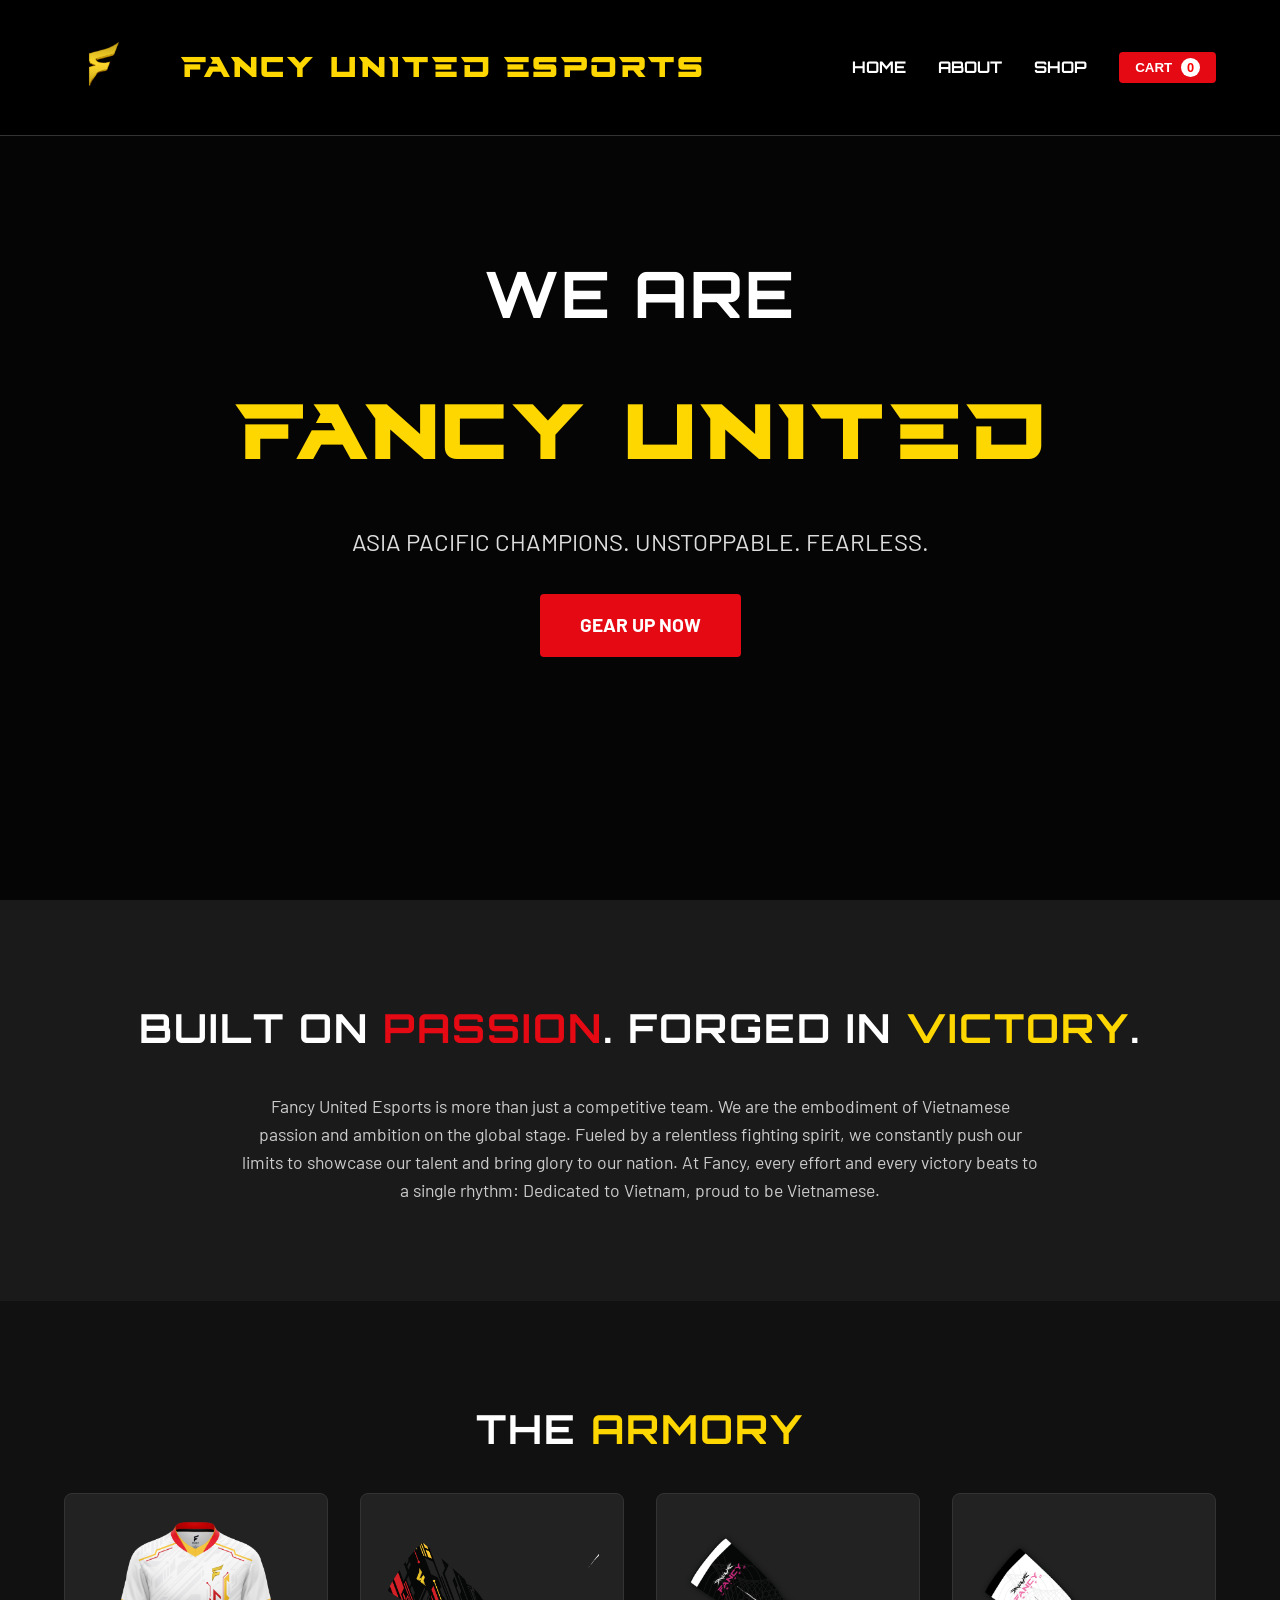
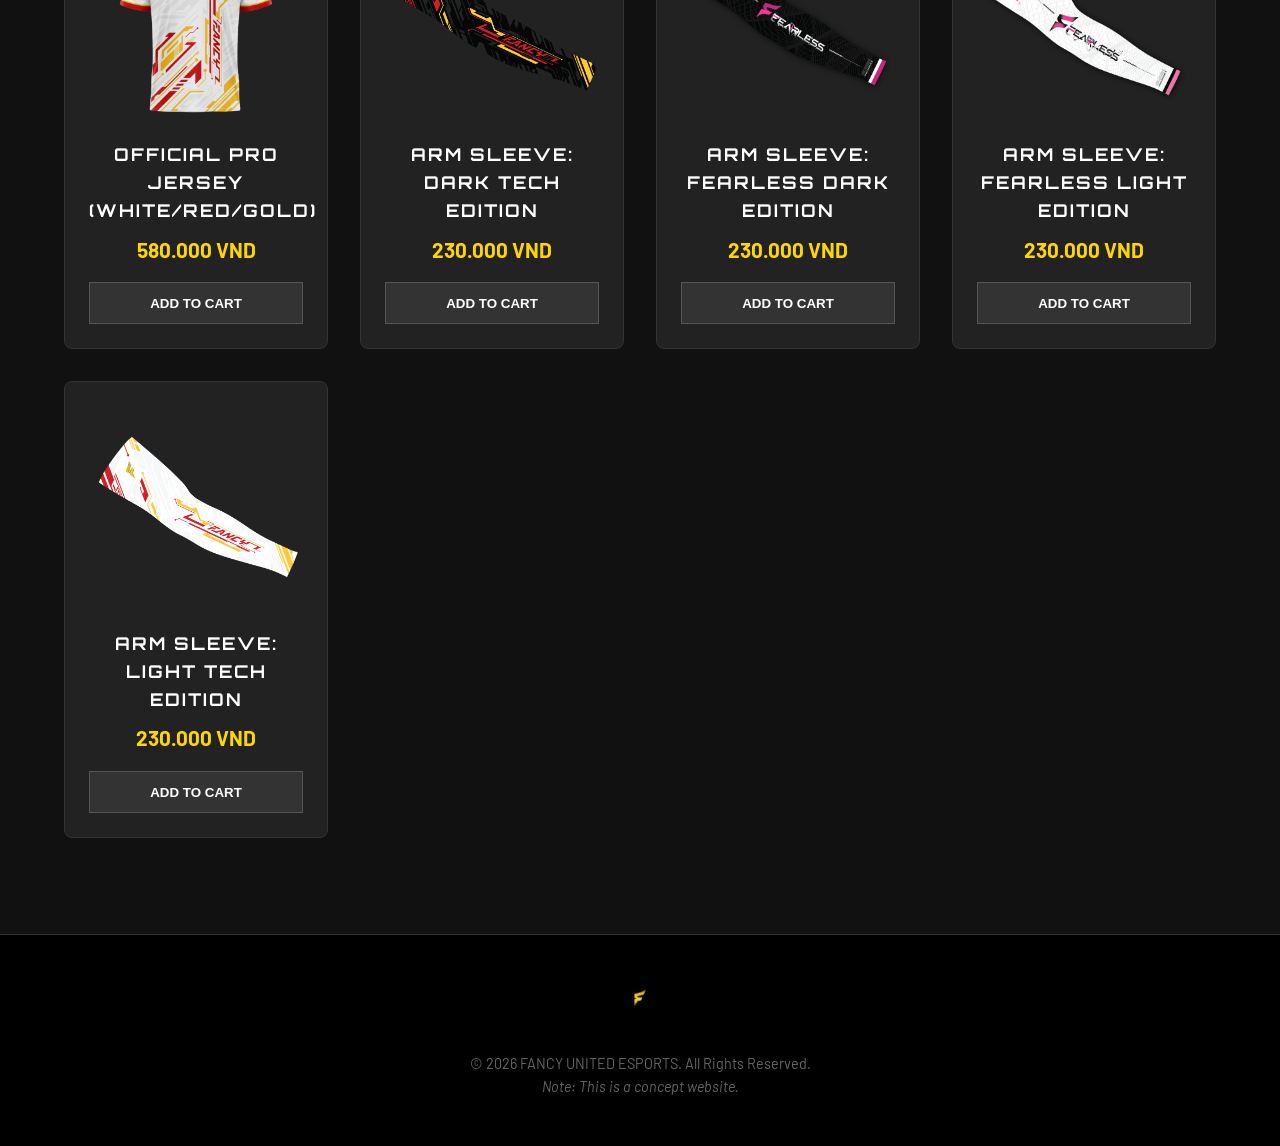
==== index.html @ 524e5b22 "Initial commit" ====
<!DOCTYPE html>
<html lang="vi">
<head>
        <!-- Google Fonts: Orbitron & Barlow -->
        <link href="https://fonts.googleapis.com/css?family=Orbitron:700,900&display=swap" rel="stylesheet">
        <link href="https://fonts.googleapis.com/css?family=Barlow:400,500,700&display=swap" rel="stylesheet">
    <meta charset="UTF-8">
    <meta name="viewport" content="width=device-width, initial-scale=1.0">
    <title>FANCY UNITED ESPORTS | Official Website</title>
    <style>
        @font-face {
            font-family: 'CyberdyneCondensed';
            src: url('assets/CyberdyneCondensed-9DaK.otf') format('opentype');
            font-weight: normal;
            font-style: normal;
        }

        /* CSS Reset & Base Styles */
        * { margin: 0; padding: 0; box-sizing: border-box; }
        body { background-color: #111; color: #fff; line-height: 1.6; overflow-x: hidden; font-family: 'Barlow', Arial, sans-serif; }
        h1, h2, h3 { text-transform: uppercase; letter-spacing: 2px; }
            h1, h2, h3, .nav-links a { font-family: 'Orbitron', Arial, sans-serif; font-weight: 700; }
        .accent-red { color: #e50914; }
        .accent-gold { color: #ffd700; }
        .fancy-font { font-family: 'CyberdyneCondensed', sans-serif; font-weight: normal; }
        .hero-content h1 .fancy-font { font-size: 6rem; display: block; margin-top: 0.5rem; }

        /* Navigation */
        nav { display: flex; justify-content: space-between; align-items: center; padding: 1.5rem 5%; background: rgba(0, 0, 0, 0.95); position: fixed; width: 100%; z-index: 100; border-bottom: 1px solid #333; }
        .logo img { height: 80px; }

                .brand-title {
                    display: flex;
                    align-items: center;
                    font-size: 2.2rem;
                    font-family: 'CyberdyneCondensed', sans-serif;
                    font-weight: normal;
                    color: #ffd700;
                    margin-left: 18px;
                    letter-spacing: 2px;
                    height: 80px;
                }
                nav {
                    display: flex;
                    align-items: center;
                    gap: 18px;
                    justify-content: flex-start;
                }
        .nav-links { display: flex; align-items: center; margin-left: auto; }
        .nav-links a { color: #fff; text-decoration: none; margin-left: 2rem; font-weight: bold; transition: color 0.3s ease; cursor: pointer; }
        .nav-links a:hover { color: #ffd700; }
        
        /* Cart Button */
        .cart-btn { background: #e50914; padding: 0.5rem 1rem; border-radius: 4px; border: none; color: white; font-weight: bold; cursor: pointer; margin-left: 2rem; transition: 0.3s; }
        .cart-btn:hover { background: #ffd700; color: #000; }
        #cart-count { background: white; color: red; padding: 2px 6px; border-radius: 50%; font-size: 0.8rem; margin-left: 5px; }

        /* Hero Section */
        .hero { position: relative; height: 100vh; display: flex; align-items: center; justify-content: center; text-align: center; }
        .hero-video { position: absolute; top: 50%; left: 50%; min-width: 100%; min-height: 100%; transform: translate(-50%, -50%); z-index: -2; object-fit: cover; }
        .hero-overlay { position: absolute; top: 0; left: 0; width: 100%; height: 100%; background: rgba(0, 0, 0, 0.7); z-index: -1; }
        .hero-content h1 { font-size: 4rem; margin-bottom: 1rem; }
        .hero-content p { font-size: 1.5rem; margin-bottom: 2rem; color: #ddd; }
        .btn { display: inline-block; padding: 1rem 2.5rem; background: #e50914; color: #fff; text-decoration: none; font-size: 1.2rem; font-weight: bold; border-radius: 4px; transition: 0.3s; border: none; cursor: pointer; }
        .btn:hover { background: #ffd700; color: #000; transform: scale(1.05); }

        /* Sections */
        .section-padding { padding: 6rem 5%; }
        .about-section { background: #1a1a1a; text-align: center; }
        .about-section h2, .section-title { font-size: 2.5rem; margin-bottom: 2rem; text-align: center; }
        .about-text { max-width: 800px; margin: 0 auto; color: #ccc; font-size: 1.1rem; }

        /* Shop Grid */
        .product-grid { display: grid; grid-template-columns: repeat(auto-fit, minmax(250px, 1fr)); gap: 2rem; max-width: 1200px; margin: 0 auto; }
        .product-card { background: #222; border: 1px solid #333; border-radius: 8px; padding: 1.5rem; text-align: center; transition: 0.3s; }
        .product-card:hover { transform: translateY(-5px); border-color: #ffd700; }
        .product-card img { max-width: 100%; height: 200px; object-fit: contain; margin-bottom: 1rem; }
        .product-title { font-size: 1.1rem; margin-bottom: 0.5rem; min-height: 50px;}
        .product-price { font-size: 1.3rem; color: #ffd700; font-weight: bold; margin-bottom: 1rem; }
        .add-to-cart-btn { width: 100%; padding: 0.8rem; background: #333; color: white; border: 1px solid #555; cursor: pointer; font-weight: bold; transition: 0.3s; }
        .add-to-cart-btn:hover { background: #e50914; border-color: #e50914; }

        /* Cart Modal (Sidebar) */
        #cart-sidebar { position: fixed; top: 0; right: -400px; width: 400px; height: 100vh; background: #111; border-left: 2px solid #333; z-index: 1000; padding: 2rem; transition: right 0.3s ease; overflow-y: auto; }
        #cart-sidebar.open { right: 0; }
        .close-cart { background: none; border: none; color: white; font-size: 2rem; cursor: pointer; float: right; }
        .cart-header { font-size: 1.5rem; margin-bottom: 2rem; border-bottom: 1px solid #333; padding-bottom: 1rem; }
        .cart-item { display: flex; justify-content: space-between; align-items: center; margin-bottom: 1rem; background: #222; padding: 1rem; border-radius: 4px; }
        .cart-total { font-size: 1.5rem; font-weight: bold; margin-top: 2rem; border-top: 1px solid #333; padding-top: 1rem; text-align: right; color: #ffd700; }
        .checkout-btn { width: 100%; padding: 1rem; background: #e50914; color: white; border: none; font-size: 1.2rem; font-weight: bold; margin-top: 1rem; cursor: pointer; }
        .checkout-btn:hover { background: #ffd700; color: #000; }

        /* Footer */
        footer { background: #000; padding: 3rem 5%; text-align: center; border-top: 1px solid #333; }
        footer img { height: 30px; margin-bottom: 1rem; }
        .copyright { color: #666; font-size: 0.9rem; margin-top: 1rem; }
    </style>
</head>
<body>

    <nav>
        <div class="logo"><img src="assets/logo.png" alt="Fancy United Logo"></div>
        <div class="brand-title">FANCY UNITED ESPORTS</div>
        <div class="nav-links">
            <a href="#home">HOME</a>
            <a href="#about">ABOUT</a>
            <a href="#shop">SHOP</a>
            <button class="cart-btn" onclick="toggleCart()">CART <span id="cart-count">0</span></button>
        </div>
    </nav>

    <div id="cart-sidebar">
        <button class="close-cart" onclick="toggleCart()">×</button>
        <h2 class="cart-header">YOUR GEAR</h2>
        <div id="cart-items-container">
            <p style="color: #888;">Your cart is empty.</p>
        </div>
        <div class="cart-total">Total: <span id="cart-total-price">0</span> VND</div>
        <button class="checkout-btn" onclick="checkout()">PROCEED TO CHECKOUT</button>
    </div>

    <header id="home" class="hero">
        <video class="hero-video" autoplay loop muted playsinline>
            <source src="assets/victory.mp4" type="video/mp4">
        </video>
        <div class="hero-overlay"></div>
        <div class="hero-content">
            <h1>WE ARE <span class="accent-gold fancy-font">FANCY UNITED</span></h1>
            <p>ASIA PACIFIC CHAMPIONS. UNSTOPPABLE. FEARLESS.</p>
            <a href="#shop" class="btn">GEAR UP NOW</a>
        </div>
    </header>

    <section id="about" class="section-padding about-section">
        <h2>Built on <span class="accent-red">Passion</span>. Forged in <span class="accent-gold">Victory</span>.</h2>
        <div class="about-text">
            <p>Fancy United Esports is more than just a competitive team. We are the embodiment of Vietnamese passion and ambition on the global stage. Fueled by a relentless fighting spirit, we constantly push our limits to showcase our talent and bring glory to our nation. At Fancy, every effort and every victory beats to a single rhythm: Dedicated to Vietnam, proud to be Vietnamese.</p>
        </div>
    </section>

    <section id="shop" class="section-padding">
        <h2 class="section-title">THE <span class="accent-gold">ARMORY</span></h2>
        
        <div class="product-grid">
            <div class="product-card">
                <img src="assets/jersey.png" alt="Pro Jersey">
                <h3 class="product-title">Official Pro Jersey (White/Red/Gold)</h3>
                <div class="product-price">580.000 VND</div>
                <button class="add-to-cart-btn" onclick="addToCart('Official Pro Jersey', 580000)">ADD TO CART</button>
            </div>

            <div class="product-card">
                <img src="assets/Arm sleeve 1.png" alt="Dark Tech Arm Sleeve">
                <h3 class="product-title">Arm Sleeve: Dark Tech Edition</h3>
                <div class="product-price">230.000 VND</div>
                <button class="add-to-cart-btn" onclick="addToCart('Arm Sleeve: Dark Tech', 230000)">ADD TO CART</button>
            </div>

            <div class="product-card">
                <img src="assets/Arm sleeve 2.png" alt="Fearless Dark Arm Sleeve">
                <h3 class="product-title">Arm Sleeve: Fearless Dark Edition</h3>
                <div class="product-price">230.000 VND</div>
                <button class="add-to-cart-btn" onclick="addToCart('Arm Sleeve: Fearless Dark', 230000)">ADD TO CART</button>
            </div>

            <div class="product-card">
                <img src="assets/Arm sleeve 3.png" alt="Fearless Light Arm Sleeve">
                <h3 class="product-title">Arm Sleeve: Fearless Light Edition</h3>
                <div class="product-price">230.000 VND</div>
                <button class="add-to-cart-btn" onclick="addToCart('Arm Sleeve: Fearless Light', 230000)">ADD TO CART</button>
            </div>

            <div class="product-card">
                <img src="assets/Arm sleeve 4.png" alt="Light Tech Arm Sleeve">
                <h3 class="product-title">Arm Sleeve: Light Tech Edition</h3>
                <div class="product-price">230.000 VND</div>
                <button class="add-to-cart-btn" onclick="addToCart('Arm Sleeve: Light Tech', 230000)">ADD TO CART</button>
            </div>
        </div>
    </section>

    <footer>
        <img src="assets/logo.png" alt="Fancy United Logo">
        <div class="copyright">
            &copy; 2026 FANCY UNITED ESPORTS. All Rights Reserved. <br>
            <i>Note: This is a concept website.</i>
        </div>
    </footer>

    <script>
        let cart = [];

        // Add item to cart
        function addToCart(productName, price) {
            cart.push({ name: productName, price: price });
            updateCartUI();
            
            // Optional: Provide visual feedback
            alert(productName + " đã được thêm vào giỏ hàng!");
        }

        // Remove item from cart
        function removeFromCart(index) {
            cart.splice(index, 1);
            updateCartUI();
        }

        // Update Cart Display & Totals
        function updateCartUI() {
            const container = document.getElementById('cart-items-container');
            const countSpan = document.getElementById('cart-count');
            const totalSpan = document.getElementById('cart-total-price');
            
            // Update Count
            countSpan.innerText = cart.length;

            // Clear current display
            container.innerHTML = '';
            let total = 0;

            if (cart.length === 0) {
                container.innerHTML = '<p style="color: #888;">Your cart is empty.</p>';
            } else {
                // Populate items
                cart.forEach((item, index) => {
                    total += item.price;
                    container.innerHTML += `
                        <div class="cart-item">
                            <div>
                                <div style="font-weight:bold; font-size:0.9rem;">${item.name}</div>
                                <div style="color:#ffd700;">${item.price.toLocaleString('vi-VN')} VND</div>
                            </div>
                            <button onclick="removeFromCart(${index})" style="background:none; border:none; color:red; cursor:pointer;">X</button>
                        </div>
                    `;
                });
            }

            // Update Total Price (Format as Vietnamese currency)
            totalSpan.innerText = total.toLocaleString('vi-VN');
        }

        // Toggle Sidebar open/close
        function toggleCart() {
            const sidebar = document.getElementById('cart-sidebar');
            sidebar.classList.toggle('open');
        }

        // Checkout Placeholder
        function checkout() {
            if (cart.length === 0) {
                alert("Giỏ hàng của bạn đang trống!");
            } else {
                alert("Cảm ơn bạn! (Đây là bản demo nên chức năng thanh toán chưa được kết nối)");
                cart = []; // Empty cart
                updateCartUI();
                toggleCart(); // Close sidebar
            }
        }
    </script>
</body>
</html>
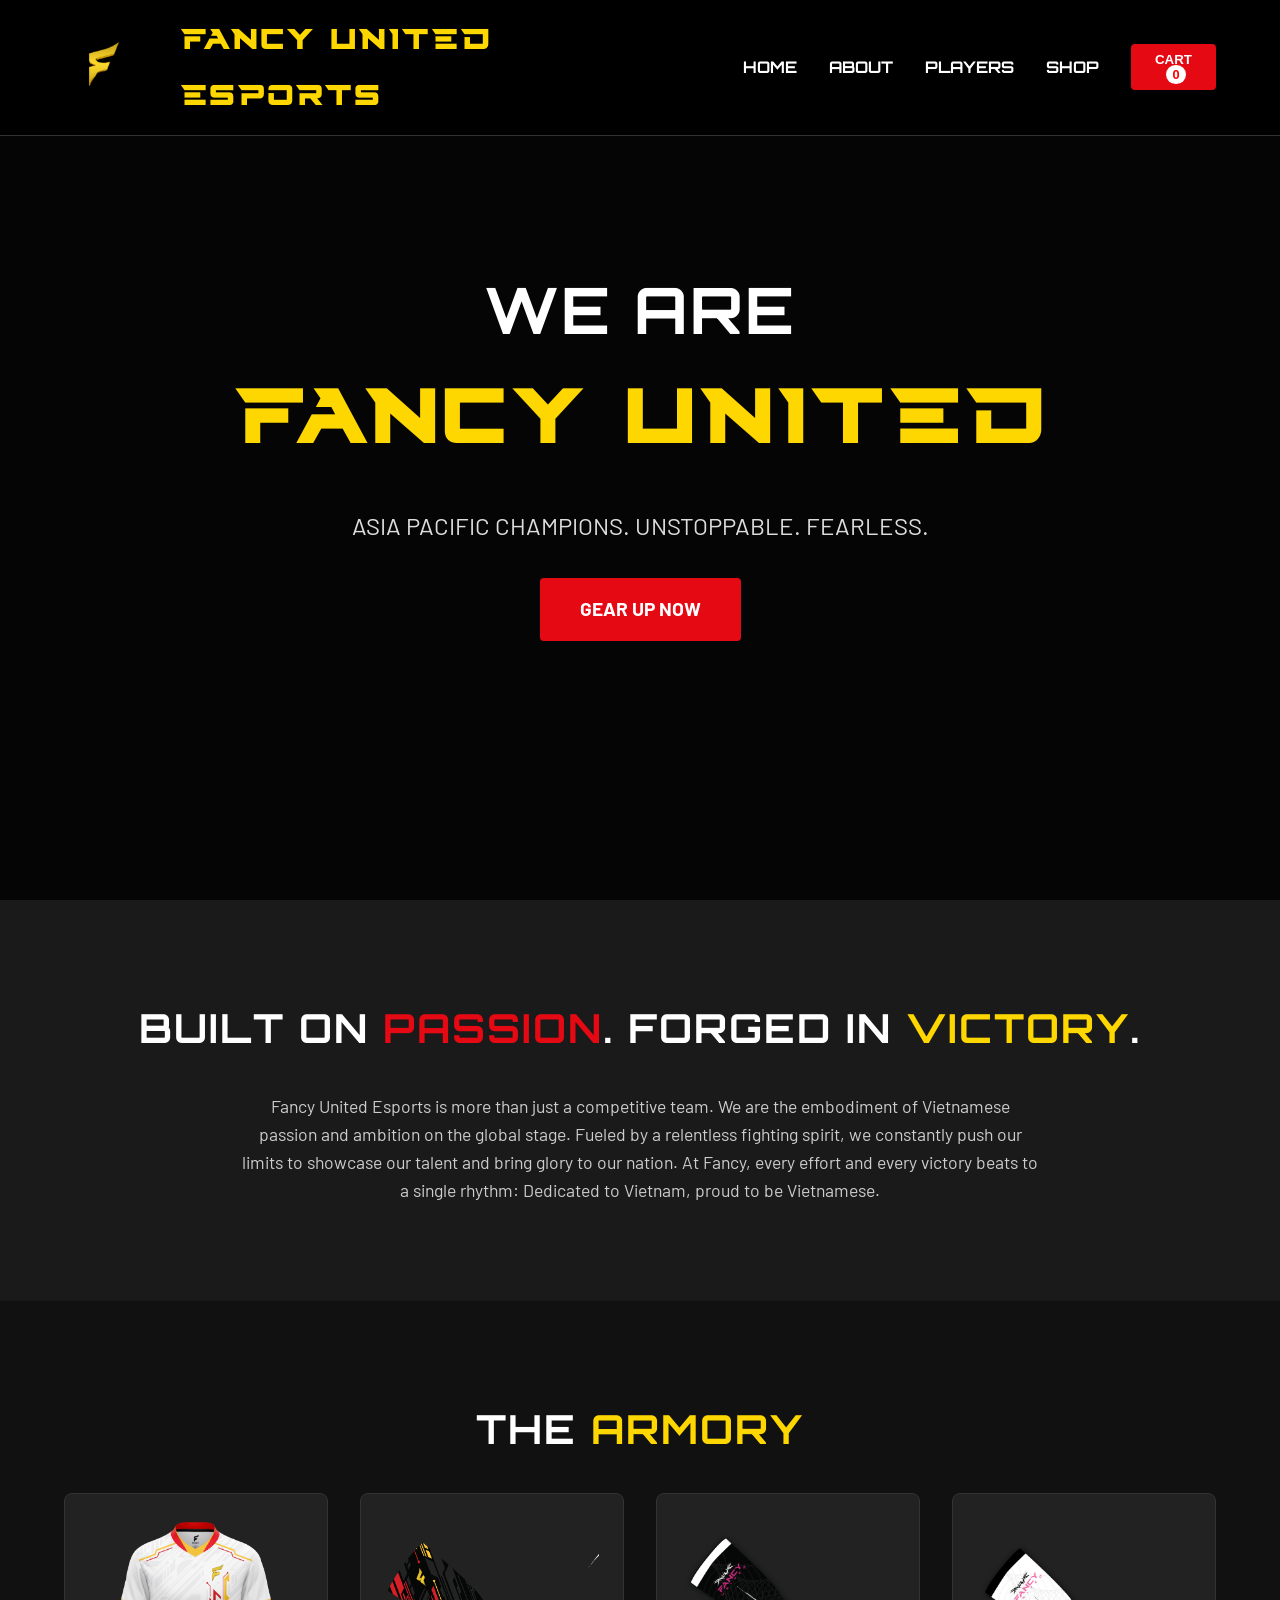
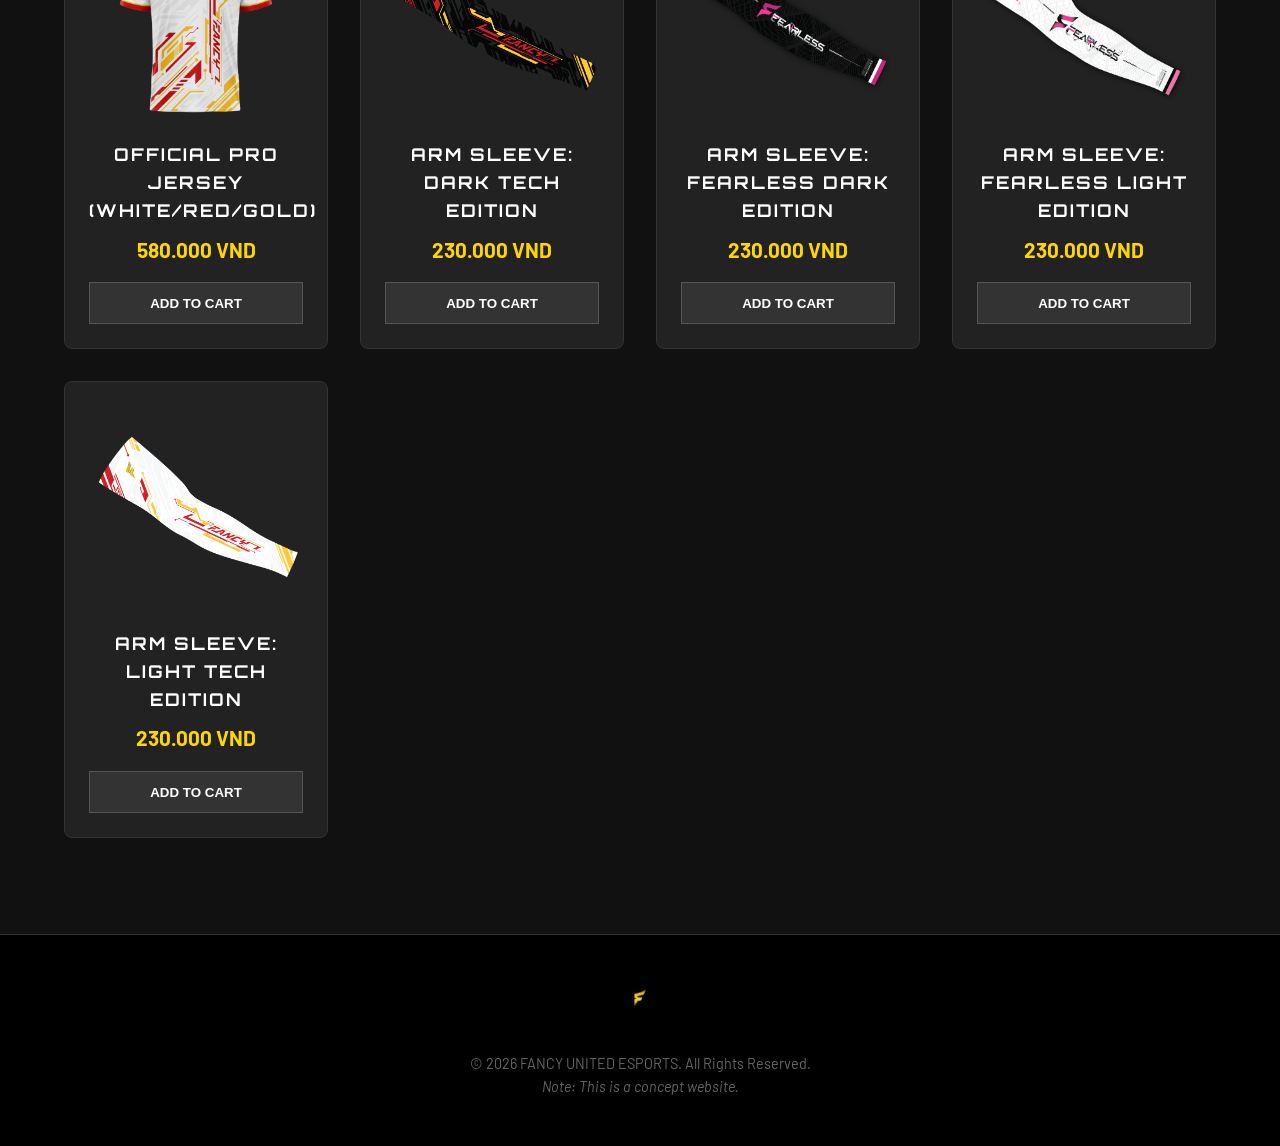
==== commit f995f2de: "Add player profiles with random hover images and adjust hero layout" ====
--- a/index.html
+++ b/index.html
@@ -23,7 +23,7 @@
         .accent-red { color: #e50914; }
         .accent-gold { color: #ffd700; }
         .fancy-font { font-family: 'CyberdyneCondensed', sans-serif; font-weight: normal; }
-        .hero-content h1 .fancy-font { font-size: 6rem; display: block; margin-top: 0.5rem; }
+        .hero-content h1 .fancy-font { font-size: 6rem; display: block; margin-top: -1.5rem; }
 
         /* Navigation */
         nav { display: flex; justify-content: space-between; align-items: center; padding: 1.5rem 5%; background: rgba(0, 0, 0, 0.95); position: fixed; width: 100%; z-index: 100; border-bottom: 1px solid #333; }
@@ -102,9 +102,10 @@
         <div class="logo"><img src="assets/logo.png" alt="Fancy United Logo"></div>
         <div class="brand-title">FANCY UNITED ESPORTS</div>
         <div class="nav-links">
-            <a href="#home">HOME</a>
-            <a href="#about">ABOUT</a>
-            <a href="#shop">SHOP</a>
+            <a href="index.html#home">HOME</a>
+            <a href="index.html#about">ABOUT</a>
+            <a href="players.html">PLAYERS</a>
+            <a href="index.html#shop">SHOP</a>
             <button class="cart-btn" onclick="toggleCart()">CART <span id="cart-count">0</span></button>
         </div>
     </nav>
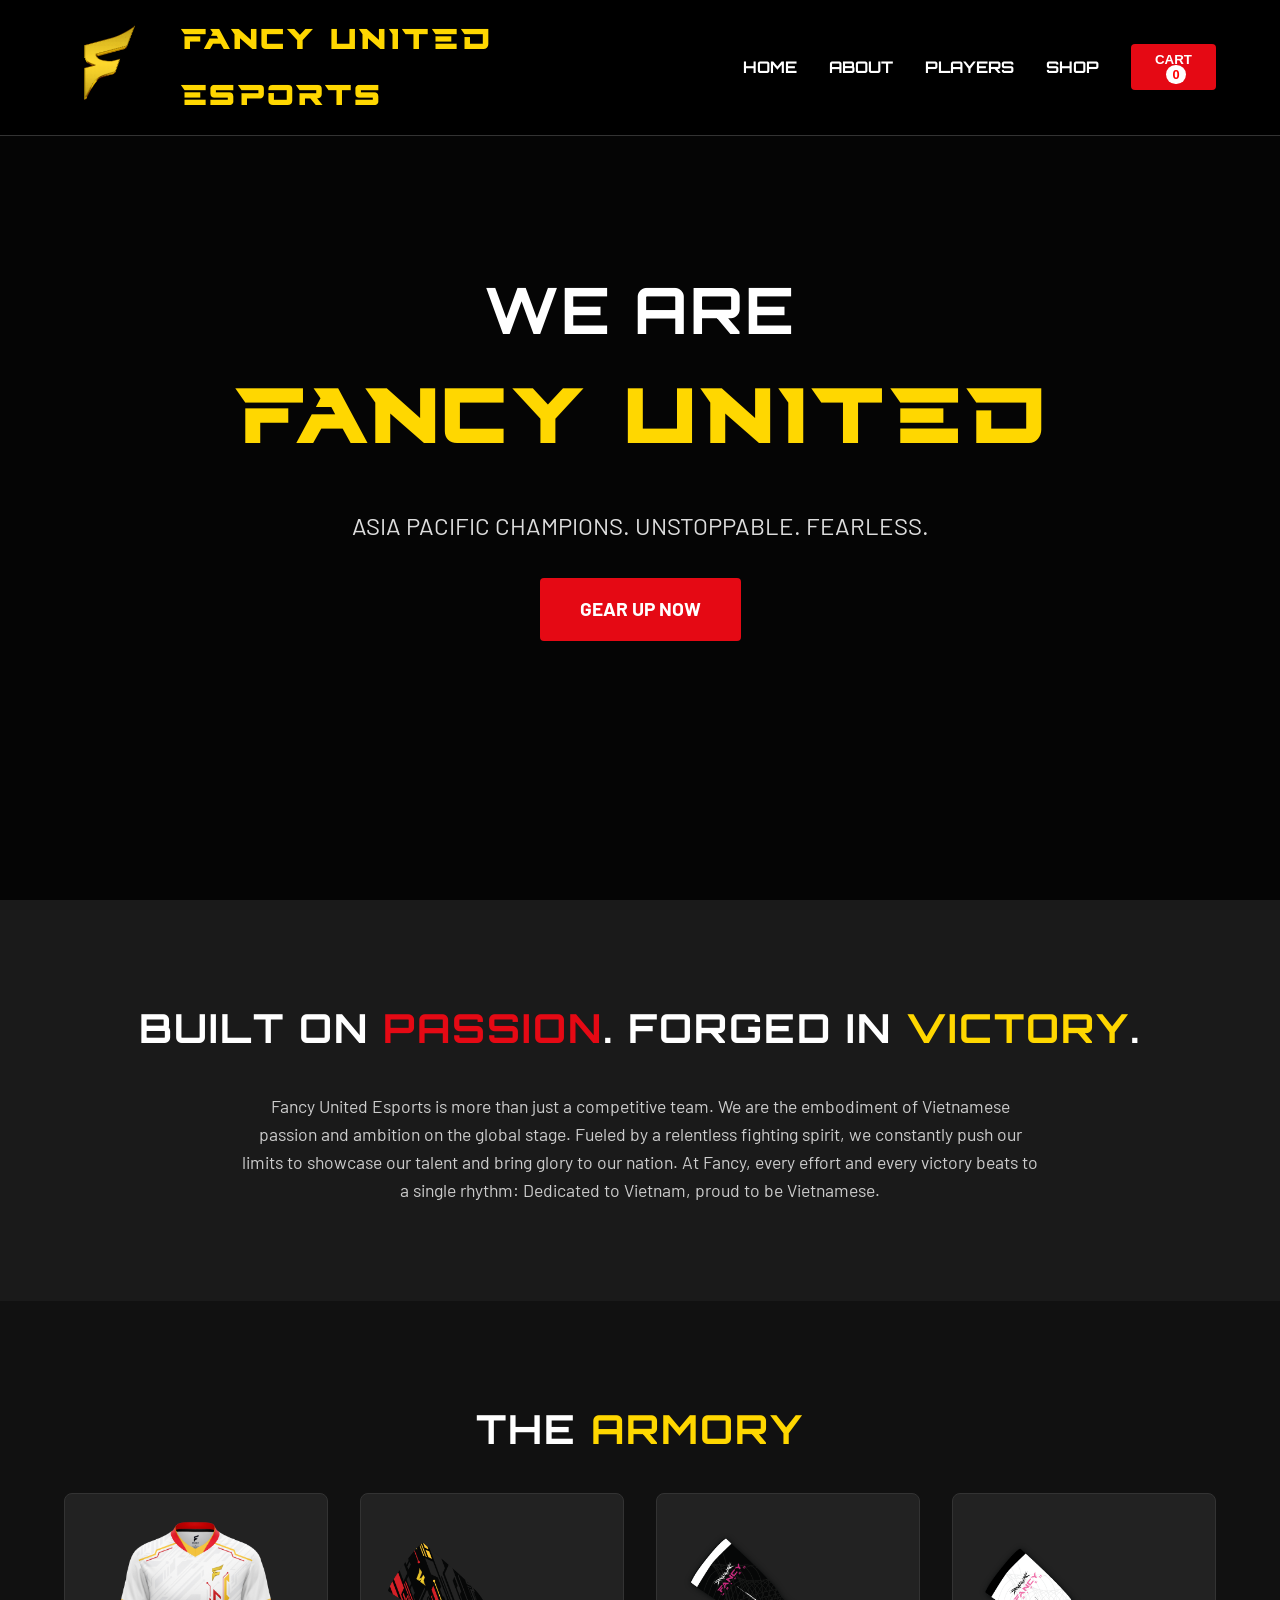
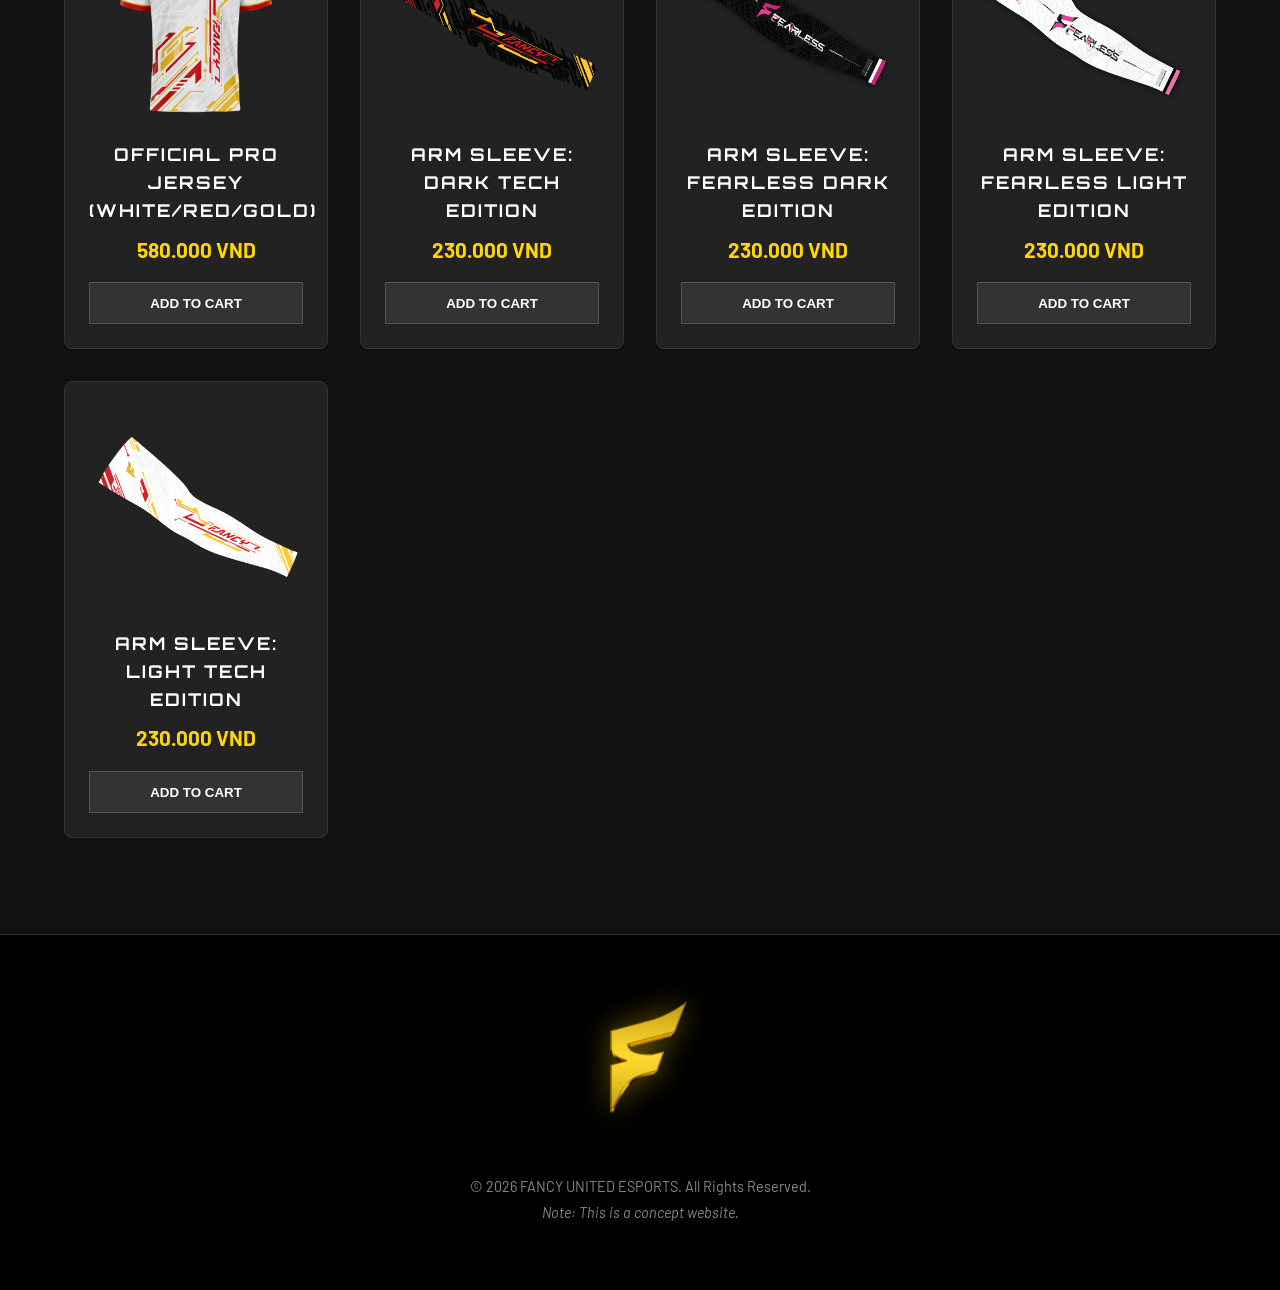
==== commit 218c6bec: "Restore and enhance footer logo size and effects" ====
--- a/index.html
+++ b/index.html
@@ -91,9 +91,18 @@
         .checkout-btn:hover { background: #ffd700; color: #000; }
 
         /* Footer */
-        footer { background: #000; padding: 3rem 5%; text-align: center; border-top: 1px solid #333; }
-        footer img { height: 30px; margin-bottom: 1rem; }
-        .copyright { color: #666; font-size: 0.9rem; margin-top: 1rem; }
+        footer { background: #000; padding: 4rem 5%; text-align: center; border-top: 1px solid #333; }
+        footer img { 
+            height: 120px; 
+            margin-bottom: 2rem; 
+            filter: drop-shadow(0 0 15px rgba(255, 215, 0, 0.4));
+            transition: 0.4s cubic-bezier(0.175, 0.885, 0.32, 1.275);
+        }
+        footer img:hover {
+            filter: drop-shadow(0 0 25px rgba(255, 215, 0, 0.8));
+            transform: scale(1.15) rotate(2deg);
+        }
+        .copyright { color: #888; font-size: 0.9rem; margin-top: 1rem; line-height: 1.8; }
     </style>
 </head>
 <body>
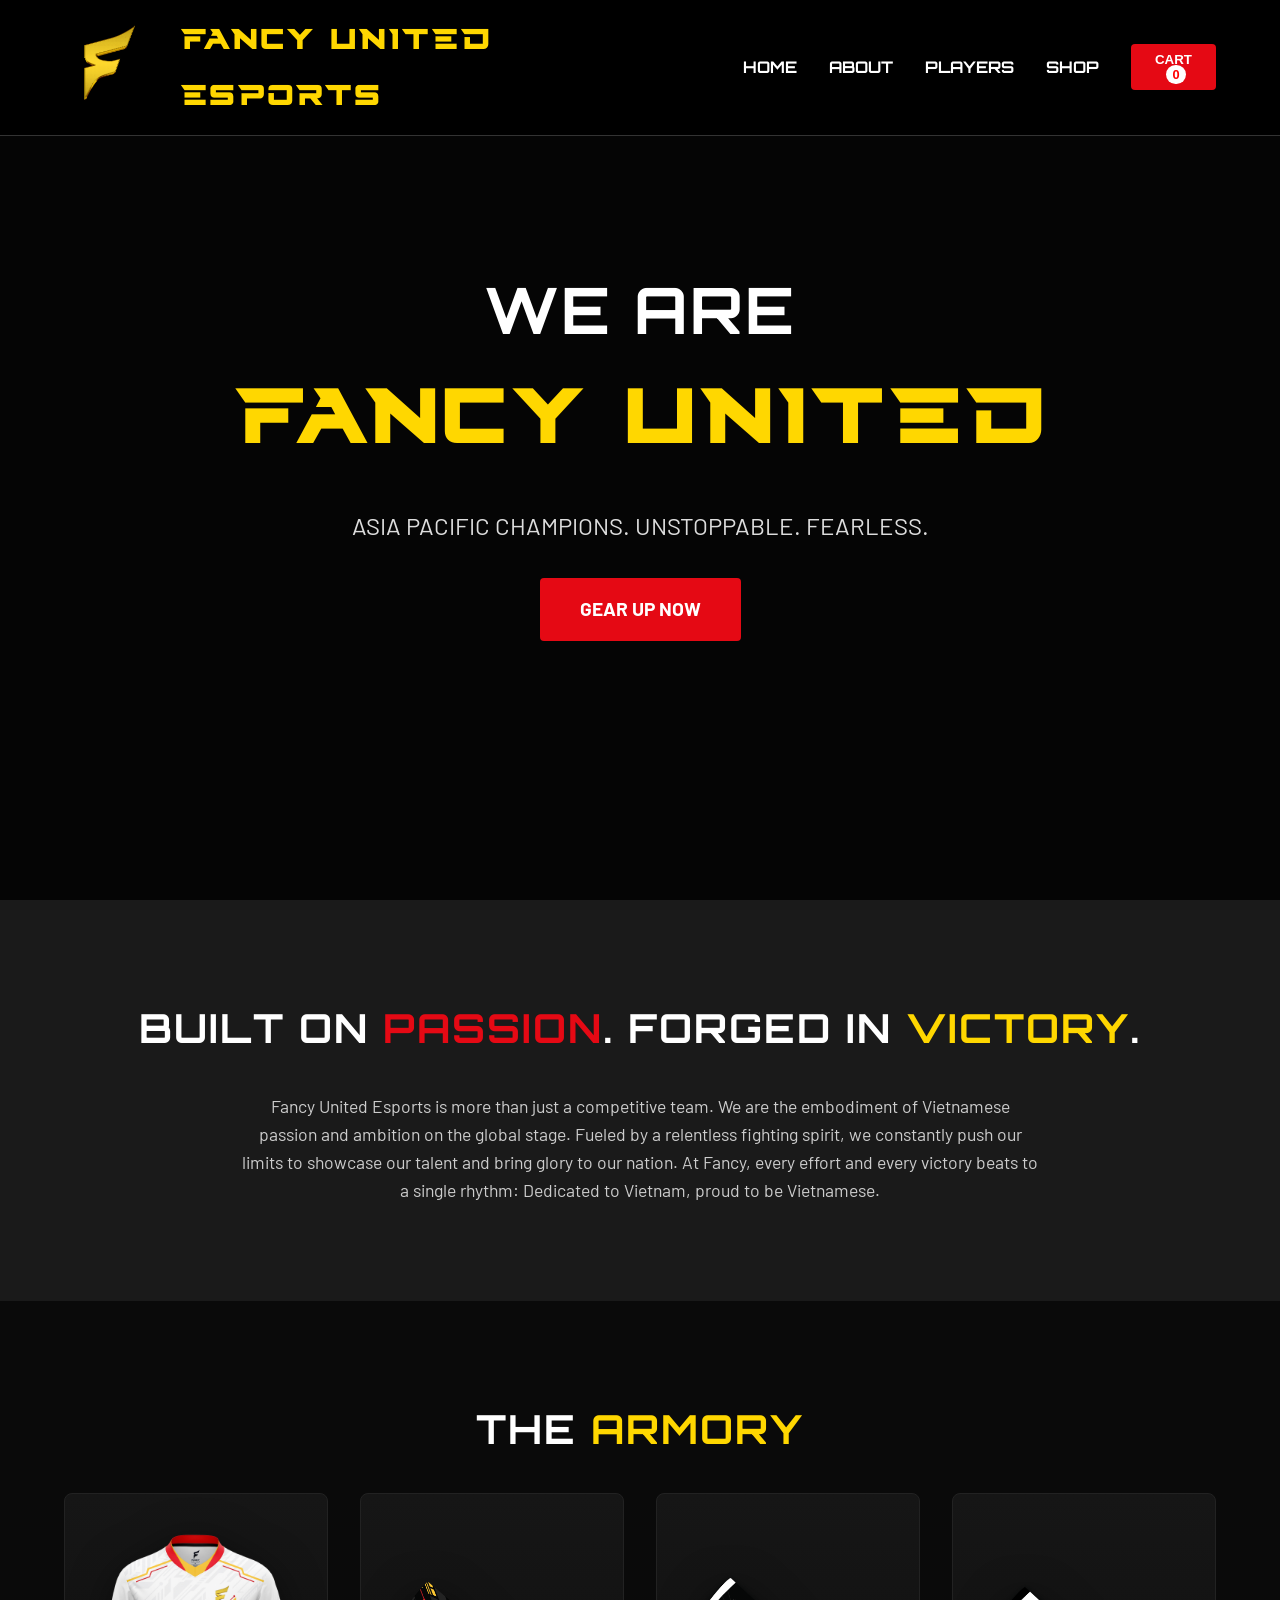
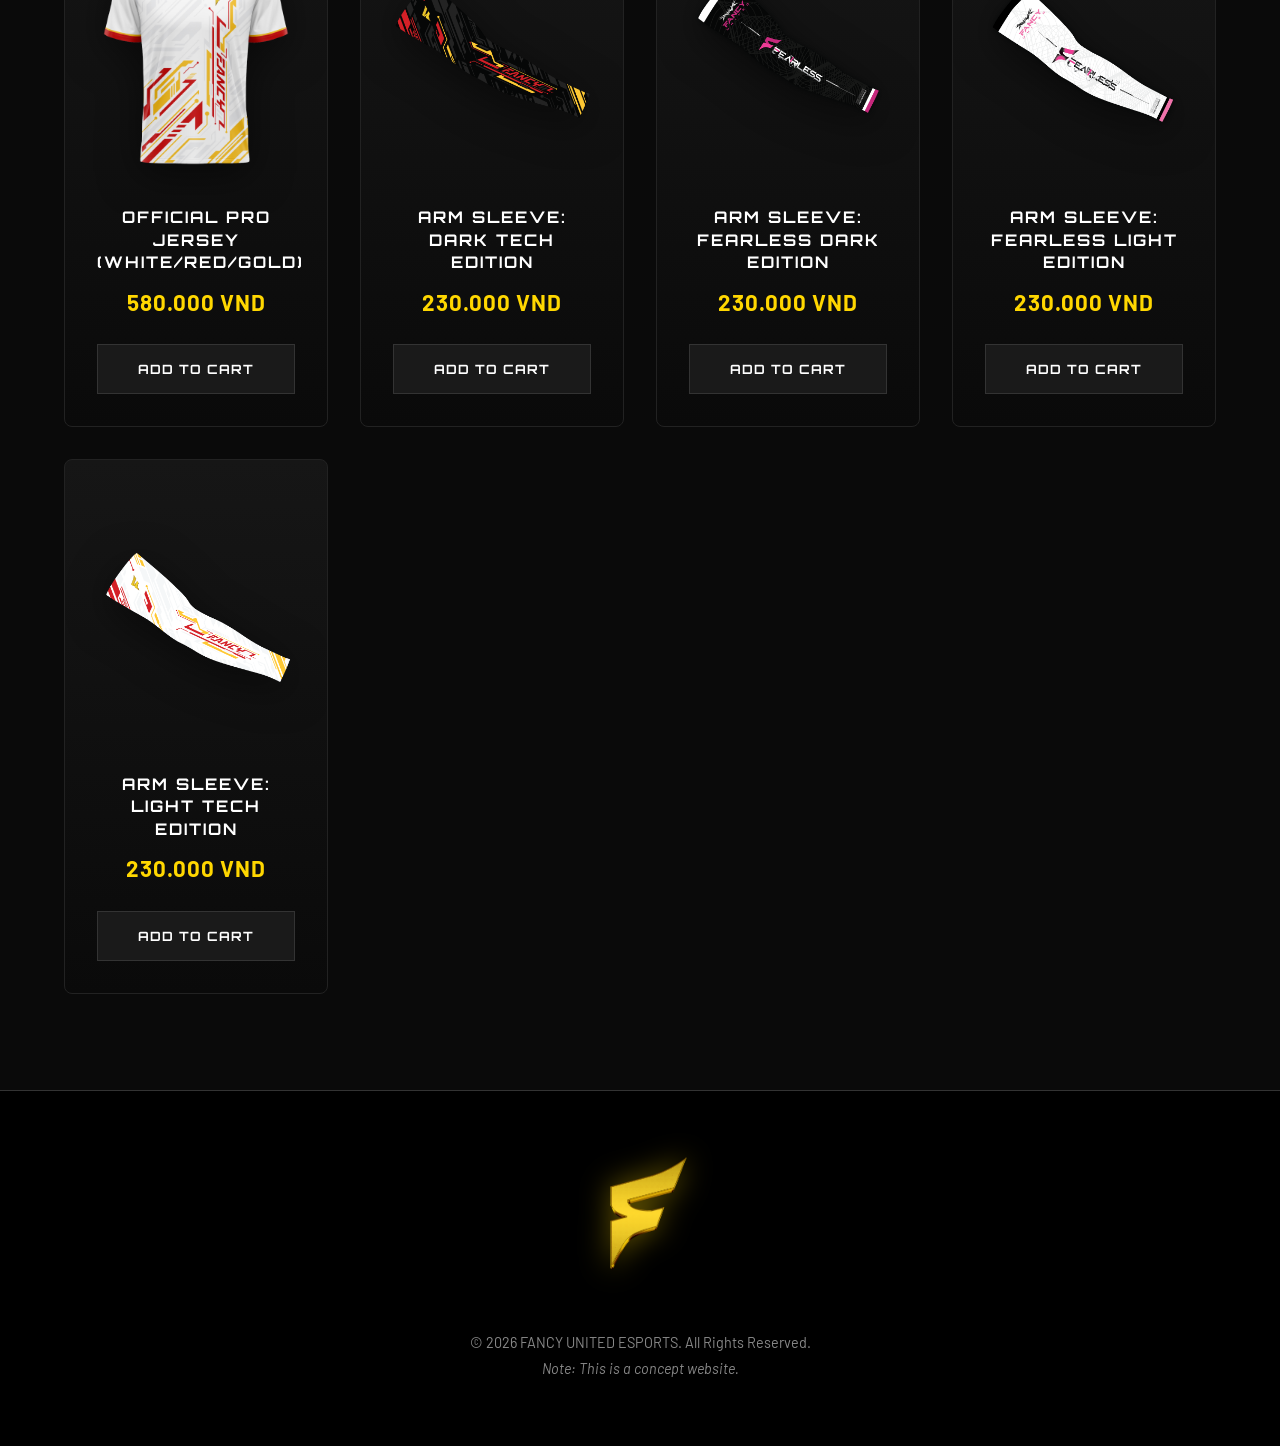
==== commit 65f09dac: "Update shop background and card styles to match team colors" ====
--- a/index.html
+++ b/index.html
@@ -71,14 +71,79 @@
         .about-text { max-width: 800px; margin: 0 auto; color: #ccc; font-size: 1.1rem; }
 
         /* Shop Grid */
+        #shop { background: #0a0a0a; }
         .product-grid { display: grid; grid-template-columns: repeat(auto-fit, minmax(250px, 1fr)); gap: 2rem; max-width: 1200px; margin: 0 auto; }
-        .product-card { background: #222; border: 1px solid #333; border-radius: 8px; padding: 1.5rem; text-align: center; transition: 0.3s; }
-        .product-card:hover { transform: translateY(-5px); border-color: #ffd700; }
-        .product-card img { max-width: 100%; height: 200px; object-fit: contain; margin-bottom: 1rem; }
-        .product-title { font-size: 1.1rem; margin-bottom: 0.5rem; min-height: 50px;}
-        .product-price { font-size: 1.3rem; color: #ffd700; font-weight: bold; margin-bottom: 1rem; }
-        .add-to-cart-btn { width: 100%; padding: 0.8rem; background: #333; color: white; border: 1px solid #555; cursor: pointer; font-weight: bold; transition: 0.3s; }
-        .add-to-cart-btn:hover { background: #e50914; border-color: #e50914; }
+        .product-card { 
+            background: linear-gradient(180deg, #161616 0%, #0a0a0a 100%); 
+            border: 1px solid #222; 
+            border-radius: 8px; 
+            padding: 2rem; 
+            text-align: center; 
+            transition: 0.4s cubic-bezier(0.4, 0, 0.2, 1); 
+            position: relative;
+            overflow: hidden;
+        }
+        .product-card::before {
+            content: '';
+            position: absolute;
+            top: 0;
+            left: 0;
+            width: 100%;
+            height: 100%;
+            background: radial-gradient(circle at center, rgba(229, 9, 20, 0.05) 0%, transparent 70%);
+            opacity: 0;
+            transition: 0.4s;
+        }
+        .product-card:hover { 
+            transform: translateY(-10px); 
+            border-color: #e50914; 
+            box-shadow: 0 15px 35px rgba(229, 9, 20, 0.15);
+        }
+        .product-card:hover::before { opacity: 1; }
+        .product-card img { 
+            max-width: 100%; 
+            height: 250px; 
+            object-fit: contain; 
+            margin-bottom: 1.5rem; 
+            transition: 0.5s;
+            filter: drop-shadow(0 10px 20px rgba(0,0,0,0.5));
+        }
+        .product-card:hover img { transform: scale(1.08) rotate(-2deg); }
+        .product-title { 
+            font-size: 1rem; 
+            margin-bottom: 0.7rem; 
+            min-height: 50px; 
+            font-family: 'Orbitron', sans-serif; 
+            font-weight: 700;
+            line-height: 1.4;
+            color: #fff;
+        }
+        .product-price { 
+            font-size: 1.4rem; 
+            color: #ffd700; 
+            font-weight: bold; 
+            margin-bottom: 1.5rem; 
+            letter-spacing: 1px;
+        }
+        .add-to-cart-btn { 
+            width: 100%; 
+            padding: 1rem; 
+            background: #1a1a1a; 
+            color: white; 
+            border: 1px solid #333; 
+            cursor: pointer; 
+            font-weight: bold; 
+            transition: 0.3s; 
+            font-family: 'Orbitron', sans-serif;
+            font-size: 0.8rem;
+            letter-spacing: 1px;
+        }
+        .add-to-cart-btn:hover { 
+            background: #e50914; 
+            border-color: #e50914; 
+            color: #fff;
+            box-shadow: 0 5px 15px rgba(229, 9, 20, 0.4);
+        }
 
         /* Cart Modal (Sidebar) */
         #cart-sidebar { position: fixed; top: 0; right: -400px; width: 400px; height: 100vh; background: #111; border-left: 2px solid #333; z-index: 1000; padding: 2rem; transition: right 0.3s ease; overflow-y: auto; }
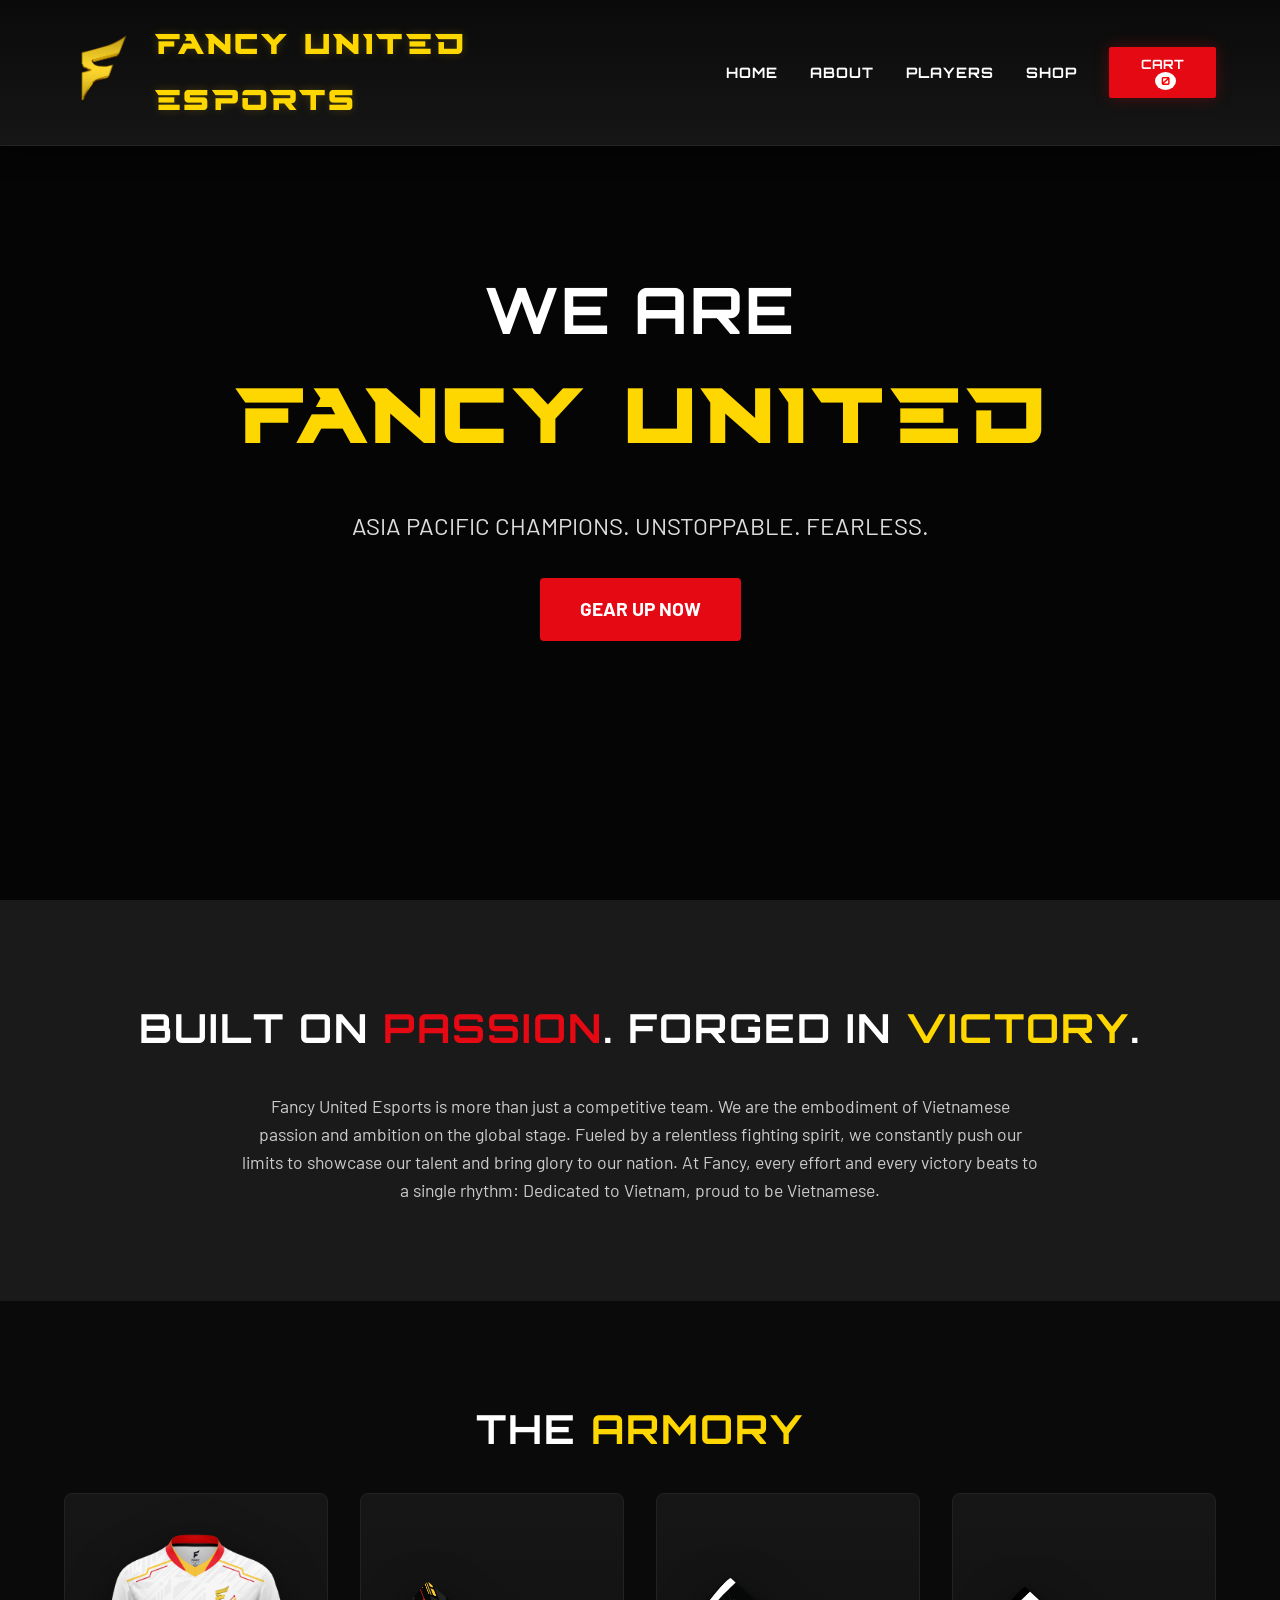
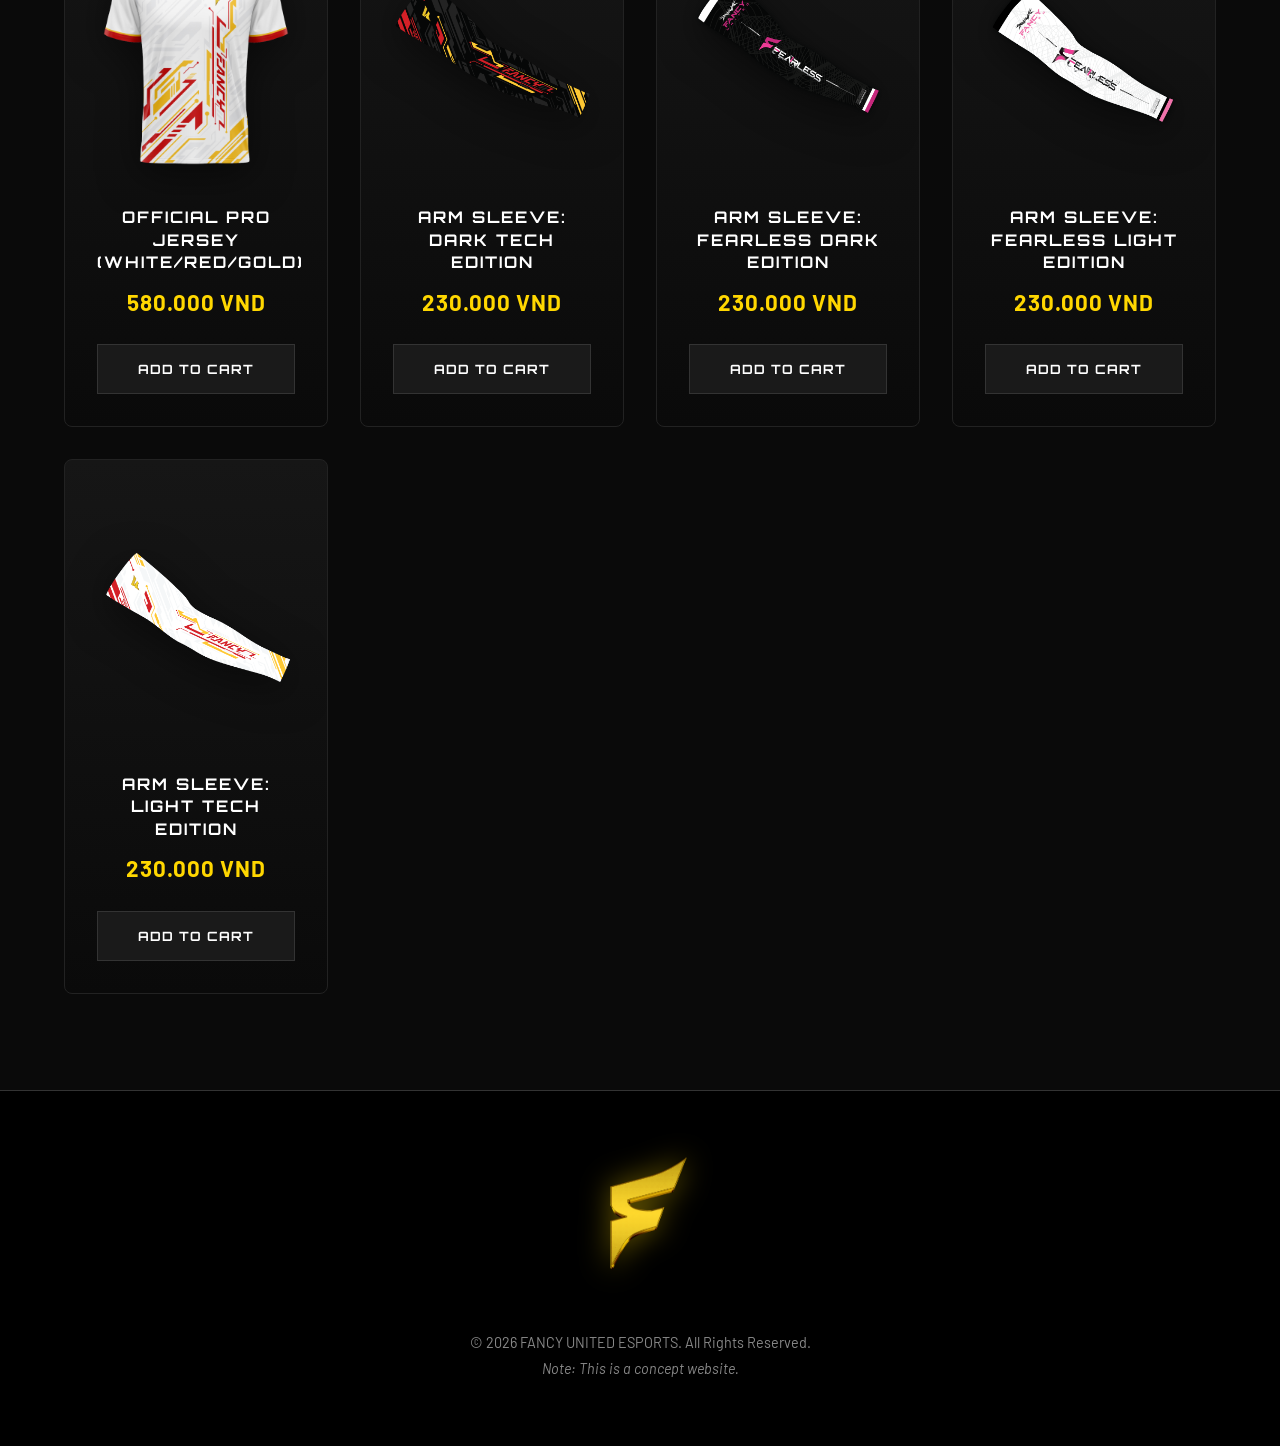
==== commit f73bd577: "Enhance navigation bar UI to match the theme" ====
--- a/index.html
+++ b/index.html
@@ -26,34 +26,72 @@
         .hero-content h1 .fancy-font { font-size: 6rem; display: block; margin-top: -1.5rem; }
 
         /* Navigation */
-        nav { display: flex; justify-content: space-between; align-items: center; padding: 1.5rem 5%; background: rgba(0, 0, 0, 0.95); position: fixed; width: 100%; z-index: 100; border-bottom: 1px solid #333; }
-        .logo img { height: 80px; }
-
-                .brand-title {
-                    display: flex;
-                    align-items: center;
-                    font-size: 2.2rem;
-                    font-family: 'CyberdyneCondensed', sans-serif;
-                    font-weight: normal;
-                    color: #ffd700;
-                    margin-left: 18px;
-                    letter-spacing: 2px;
-                    height: 80px;
-                }
-                nav {
-                    display: flex;
-                    align-items: center;
-                    gap: 18px;
-                    justify-content: flex-start;
-                }
+        nav { 
+            display: flex; 
+            align-items: center; 
+            padding: 1rem 5%; 
+            background: linear-gradient(180deg, #0a0a0a 0%, #161616 100%); 
+            position: fixed; 
+            width: 100%; 
+            z-index: 100; 
+            border-bottom: 1px solid #222; 
+            box-shadow: 0 5px 20px rgba(0,0,0,0.5);
+            backdrop-filter: blur(10px);
+            justify-content: flex-start;
+            gap: 20px;
+        }
+        .logo img { height: 70px; transition: 0.3s; }
+        .logo img:hover { transform: scale(1.05); }
+
+        .brand-title {
+            font-size: 2.2rem;
+            font-family: 'CyberdyneCondensed', sans-serif;
+            color: #ffd700;
+            letter-spacing: 2px;
+            text-shadow: 0 0 10px rgba(255, 215, 0, 0.2);
+        }
         .nav-links { display: flex; align-items: center; margin-left: auto; }
-        .nav-links a { color: #fff; text-decoration: none; margin-left: 2rem; font-weight: bold; transition: color 0.3s ease; cursor: pointer; }
+        .nav-links a { 
+            color: #fff; 
+            text-decoration: none; 
+            margin-left: 2rem; 
+            font-weight: bold; 
+            transition: 0.3s; 
+            cursor: pointer; 
+            font-size: 0.9rem;
+            letter-spacing: 1px;
+            position: relative;
+        }
+        .nav-links a::after {
+            content: '';
+            position: absolute;
+            bottom: -5px;
+            left: 0;
+            width: 0;
+            height: 2px;
+            background: #ffd700;
+            transition: 0.3s;
+        }
         .nav-links a:hover { color: #ffd700; }
+        .nav-links a:hover::after { width: 100%; }
         
         /* Cart Button */
-        .cart-btn { background: #e50914; padding: 0.5rem 1rem; border-radius: 4px; border: none; color: white; font-weight: bold; cursor: pointer; margin-left: 2rem; transition: 0.3s; }
-        .cart-btn:hover { background: #ffd700; color: #000; }
-        #cart-count { background: white; color: red; padding: 2px 6px; border-radius: 50%; font-size: 0.8rem; margin-left: 5px; }
+        .cart-btn { 
+            background: #e50914; 
+            padding: 0.6rem 1.2rem; 
+            border-radius: 2px; 
+            border: none; 
+            color: white; 
+            font-weight: bold; 
+            cursor: pointer; 
+            margin-left: 2rem; 
+            transition: 0.3s; 
+            font-family: 'Orbitron', sans-serif;
+            font-size: 0.8rem;
+            box-shadow: 0 0 15px rgba(229, 9, 20, 0.3);
+        }
+        .cart-btn:hover { background: #ffd700; color: #000; box-shadow: 0 0 20px rgba(255, 215, 0, 0.4); transform: translateY(-2px); }
+        #cart-count { background: white; color: red; padding: 2px 6px; border-radius: 50%; font-size: 0.7rem; margin-left: 5px; }
 
         /* Hero Section */
         .hero { position: relative; height: 100vh; display: flex; align-items: center; justify-content: center; text-align: center; }
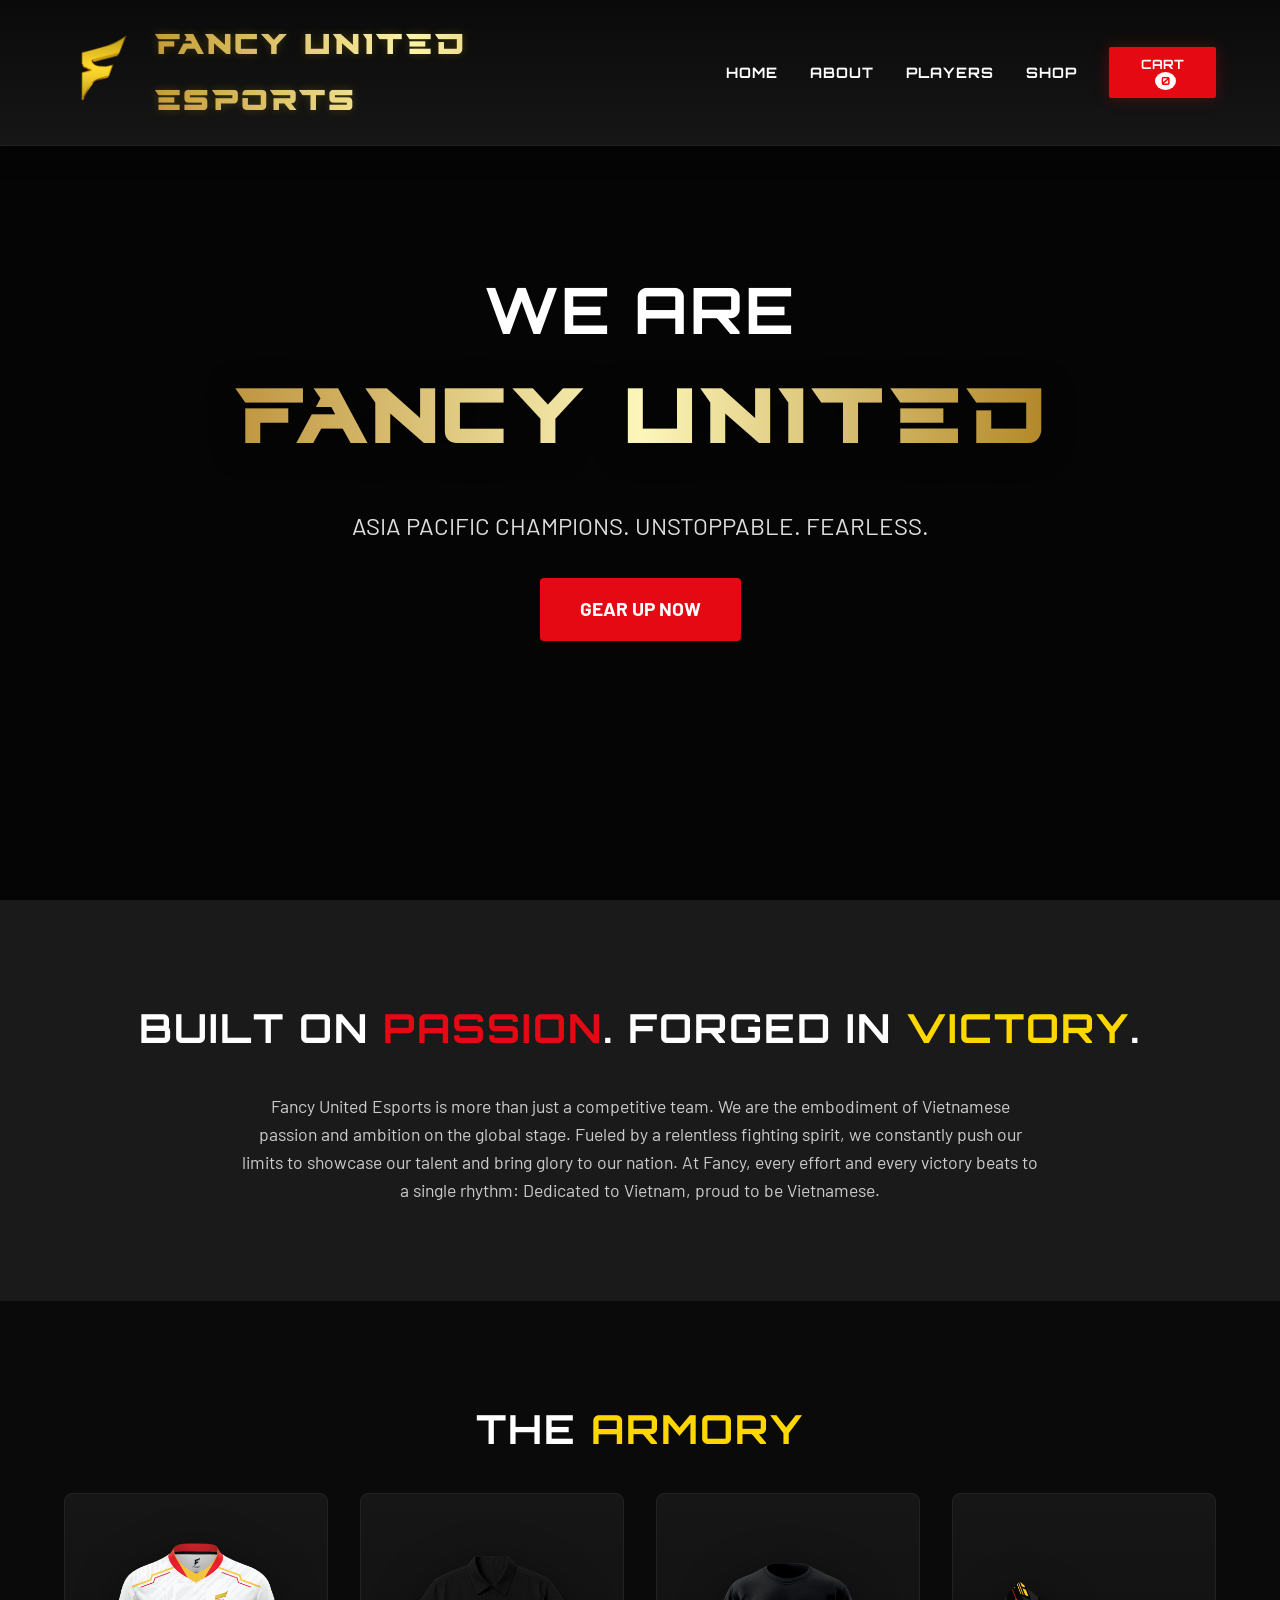
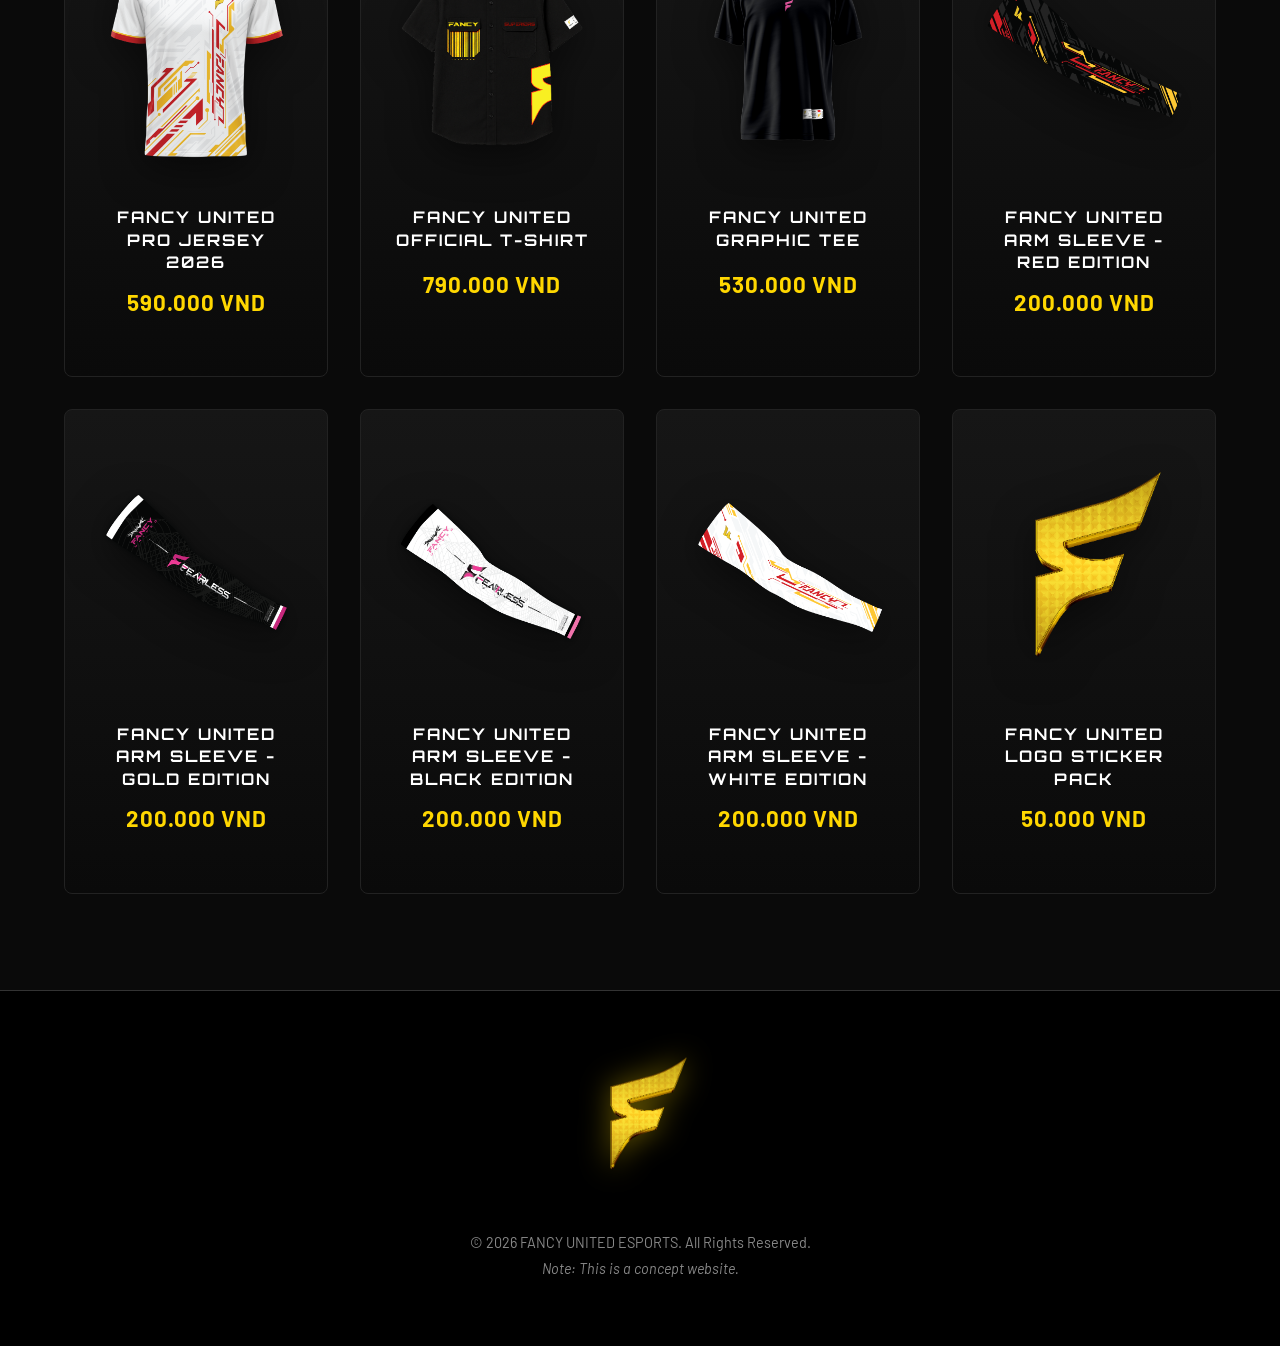
==== commit b6fe3a62: "v4" ====
--- a/index.html
+++ b/index.html
@@ -23,7 +23,24 @@
         .accent-red { color: #e50914; }
         .accent-gold { color: #ffd700; }
         .fancy-font { font-family: 'CyberdyneCondensed', sans-serif; font-weight: normal; }
-        .hero-content h1 .fancy-font { font-size: 6rem; display: block; margin-top: -1.5rem; }
+        .hero-content h1 .fancy-font { 
+            font-size: 6rem; 
+            display: block; 
+            margin-top: -1.5rem;
+            background: linear-gradient(
+                to right, 
+                #bf953f 0%, 
+                #fcf6ba 25%, 
+                #b38728 50%, 
+                #fcf6ba 75%, 
+                #bf953f 100%
+            );
+            background-size: 200% auto;
+            -webkit-background-clip: text;
+            -webkit-text-fill-color: transparent;
+            animation: shine-sweep 3s linear infinite;
+            filter: drop-shadow(0 5px 15px rgba(0,0,0,0.5));
+        }
 
         /* Navigation */
         nav { 
@@ -46,9 +63,26 @@
         .brand-title {
             font-size: 2.2rem;
             font-family: 'CyberdyneCondensed', sans-serif;
-            color: #ffd700;
             letter-spacing: 2px;
+            background: linear-gradient(
+                to right, 
+                #bf953f 0%, 
+                #fcf6ba 25%, 
+                #b38728 50%, 
+                #fcf6ba 75%, 
+                #bf953f 100%
+            );
+            background-size: 200% auto;
+            -webkit-background-clip: text;
+            -webkit-text-fill-color: transparent;
             text-shadow: 0 0 10px rgba(255, 215, 0, 0.2);
+            animation: shine-sweep 3s linear infinite;
+        }
+
+        @keyframes shine-sweep {
+            to {
+                background-position: 200% center;
+            }
         }
         .nav-links { display: flex; align-items: center; margin-left: auto; }
         .nav-links a { 
@@ -120,6 +154,7 @@
             transition: 0.4s cubic-bezier(0.4, 0, 0.2, 1); 
             position: relative;
             overflow: hidden;
+            cursor: pointer;
         }
         .product-card::before {
             content: '';
@@ -190,8 +225,207 @@
         .cart-header { font-size: 1.5rem; margin-bottom: 2rem; border-bottom: 1px solid #333; padding-bottom: 1rem; }
         .cart-item { display: flex; justify-content: space-between; align-items: center; margin-bottom: 1rem; background: #222; padding: 1rem; border-radius: 4px; }
         .cart-total { font-size: 1.5rem; font-weight: bold; margin-top: 2rem; border-top: 1px solid #333; padding-top: 1rem; text-align: right; color: #ffd700; }
-        .checkout-btn { width: 100%; padding: 1rem; background: #e50914; color: white; border: none; font-size: 1.2rem; font-weight: bold; margin-top: 1rem; cursor: pointer; }
+        .checkout-btn { width: 100%; padding: 1rem; background: #e50914; color: white; border: none; font-size: 1.2rem; font-weight: bold; margin-top: 1rem; cursor: pointer; font-family: 'Orbitron', sans-serif; transition: 0.3s; }
         .checkout-btn:hover { background: #ffd700; color: #000; }
+
+        /* Checkout Modal */
+        .checkout-modal-overlay {
+            display: none;
+            position: fixed;
+            top: 0; left: 0; width: 100%; height: 100%;
+            background: rgba(0, 0, 0, 0.85);
+            z-index: 3000;
+            backdrop-filter: blur(8px);
+            align-items: center;
+            justify-content: center;
+        }
+        .checkout-modal-overlay.active { display: flex; }
+        
+        .checkout-modal {
+            background: #111;
+            border: 1px solid #333;
+            width: 90%;
+            max-width: 900px;
+            max-height: 90vh;
+            overflow-y: auto;
+            display: grid;
+            grid-template-columns: 1fr 1fr;
+            box-shadow: 0 10px 40px rgba(0,0,0,0.8);
+            position: relative;
+        }
+
+        .checkout-left {
+            padding: 2.5rem;
+            background: #161616;
+        }
+        
+        .checkout-right {
+            padding: 2.5rem;
+            background: #0a0a0a;
+            border-left: 1px solid #333;
+            display: flex;
+            flex-direction: column;
+        }
+
+        .checkout-title {
+            font-family: 'Orbitron', sans-serif;
+            font-size: 1.8rem;
+            color: #ffd700;
+            margin-bottom: 1.5rem;
+            text-transform: uppercase;
+            border-bottom: 2px solid #333;
+            padding-bottom: 0.5rem;
+        }
+
+        .checkout-form-group {
+            margin-bottom: 1.2rem;
+        }
+
+        .checkout-form-group label {
+            display: block;
+            margin-bottom: 0.5rem;
+            font-size: 0.85rem;
+            color: #aaa;
+            text-transform: uppercase;
+            letter-spacing: 1px;
+        }
+
+        .checkout-form-group input, .checkout-form-group select {
+            width: 100%;
+            padding: 0.8rem;
+            background: #000;
+            border: 1px solid #333;
+            color: #fff;
+            font-family: 'Barlow', sans-serif;
+            transition: 0.3s;
+        }
+
+        .checkout-form-group input:focus, .checkout-form-group select:focus {
+            outline: none;
+            border-color: #ffd700;
+        }
+
+        .order-summary-item {
+            display: flex;
+            align-items: center;
+            gap: 15px;
+            margin-bottom: 1rem;
+            font-size: 0.95rem;
+            color: #ccc;
+            background: #111;
+            padding: 10px;
+            border-radius: 6px;
+            border: 1px solid #222;
+        }
+
+        .order-summary-item img {
+            width: 60px;
+            height: 60px;
+            object-fit: cover;
+            border-radius: 4px;
+            background: #222;
+        }
+
+        .order-summary-info {
+            flex: 1;
+            display: flex;
+            flex-direction: column;
+            gap: 5px;
+        }
+
+        .order-summary-price {
+            color: #ffd700;
+            font-weight: bold;
+            font-family: 'Barlow', sans-serif;
+        }
+
+        .discount-section {
+            display: flex;
+            gap: 10px;
+            margin-top: 20px;
+            margin-bottom: 20px;
+            border-top: 1px solid #333;
+            padding-top: 20px;
+        }
+
+        .discount-section input {
+            flex: 1;
+            padding: 0.8rem;
+            background: #000;
+            border: 1px solid #333;
+            color: #fff;
+            text-transform: uppercase;
+        }
+
+        .discount-section button {
+            padding: 0 20px;
+            background: #333;
+            color: white;
+            border: none;
+            cursor: pointer;
+            font-weight: bold;
+            transition: 0.3s;
+        }
+
+        .discount-section button:hover { background: #555; }
+
+        .summary-row {
+            display: flex;
+            justify-content: space-between;
+            margin-bottom: 10px;
+            color: #aaa;
+            font-size: 0.9rem;
+        }
+
+        .order-summary-total {
+            display: flex;
+            justify-content: space-between;
+            margin-top: 1.5rem;
+            padding-top: 1.5rem;
+            border-top: 1px solid #333;
+            font-size: 1.5rem;
+            color: #ffd700;
+            font-family: 'Orbitron', sans-serif;
+            font-weight: bold;
+        }
+
+        .confirm-order-btn {
+            width: 100%;
+            padding: 1.2rem;
+            background: linear-gradient(90deg, #b8860b, #ffd700);
+            color: #000;
+            border: none;
+            font-family: 'Orbitron', sans-serif;
+            font-weight: 900;
+            font-size: 1.1rem;
+            margin-top: auto;
+            cursor: pointer;
+            transition: 0.3s;
+            text-transform: uppercase;
+            letter-spacing: 2px;
+        }
+
+        .confirm-order-btn:hover {
+            box-shadow: 0 0 20px rgba(255, 215, 0, 0.4);
+            transform: translateY(-2px);
+        }
+
+        .close-checkout {
+            position: absolute;
+            top: 15px;
+            right: 20px;
+            background: none;
+            border: none;
+            color: #fff;
+            font-size: 1.8rem;
+            cursor: pointer;
+            z-index: 10;
+        }
+
+        @media (max-width: 768px) {
+            .checkout-modal { grid-template-columns: 1fr; }
+            .checkout-right { border-left: none; border-top: 1px solid #333; }
+        }
 
         /* Footer */
         footer { background: #000; padding: 4rem 5%; text-align: center; border-top: 1px solid #333; }
@@ -211,13 +445,13 @@
 <body>
 
     <nav>
-        <div class="logo"><img src="assets/logo.png" alt="Fancy United Logo"></div>
-        <div class="brand-title">FANCY UNITED ESPORTS</div>
+        <div class="logo" onclick="window.location.href='index.html'" style="cursor: pointer;"><img src="assets/logo.png" alt="Fancy United Logo"></div>
+        <div class="brand-title" onclick="window.location.href='index.html'" style="cursor: pointer;">FANCY UNITED ESPORTS</div>
         <div class="nav-links">
             <a href="index.html#home">HOME</a>
             <a href="index.html#about">ABOUT</a>
             <a href="players.html">PLAYERS</a>
-            <a href="index.html#shop">SHOP</a>
+            <a href="shop.html">SHOP</a>
             <button class="cart-btn" onclick="toggleCart()">CART <span id="cart-count">0</span></button>
         </div>
     </nav>
@@ -229,7 +463,69 @@
             <p style="color: #888;">Your cart is empty.</p>
         </div>
         <div class="cart-total">Total: <span id="cart-total-price">0</span> VND</div>
-        <button class="checkout-btn" onclick="checkout()">PROCEED TO CHECKOUT</button>
+        <button class="checkout-btn" onclick="openCheckout()">PROCEED TO CHECKOUT</button>
+    </div>
+
+    <!-- Checkout Modal -->
+    <div id="checkoutOverlay" class="checkout-modal-overlay">
+        <div class="checkout-modal">
+            <button class="close-checkout" onclick="closeCheckout()">×</button>
+            
+            <div class="checkout-left">
+                <h2 class="checkout-title">BILLING DETAILS</h2>
+                <div class="checkout-form-group">
+                    <label>Full Name</label>
+                    <input type="text" placeholder="Enter your full name" required>
+                </div>
+                <div class="checkout-form-group">
+                    <label>Phone Number</label>
+                    <input type="tel" placeholder="Enter your phone number" required>
+                </div>
+                <div class="checkout-form-group">
+                    <label>Email Address</label>
+                    <input type="email" placeholder="Enter your email" required>
+                </div>
+                <div class="checkout-form-group">
+                    <label>Shipping Address</label>
+                    <input type="text" placeholder="Street address, City, Province" required>
+                </div>
+                <div class="checkout-form-group">
+                    <label>Payment Method</label>
+                    <select>
+                        <option value="cod">Cash on Delivery (COD)</option>
+                        <option value="bank">Bank Transfer</option>
+                        <option value="card">Credit / Debit Card</option>
+                    </select>
+                </div>
+            </div>
+
+            <div class="checkout-right">
+                <h2 class="checkout-title" style="border: none; color: #fff;">ORDER SUMMARY</h2>
+                <div id="checkout-summary-container" style="flex: 1; overflow-y: auto; max-height: 350px; padding-right: 10px;">
+                    <!-- Items will be populated here by JS -->
+                </div>
+
+                <div class="discount-section">
+                    <input type="text" placeholder="Discount Code">
+                    <button onclick="alert('Invalid or expired discount code.')">APPLY</button>
+                </div>
+
+                <div class="summary-row">
+                    <span>Subtotal</span>
+                    <span id="checkout-subtotal">0 VND</span>
+                </div>
+                <div class="summary-row">
+                    <span>Shipping Fee</span>
+                    <span>Free</span>
+                </div>
+
+                <div class="order-summary-total">
+                    <span>TOTAL</span>
+                    <span id="checkout-grand-total">0 VND</span>
+                </div>
+                <button class="confirm-order-btn" onclick="confirmOrder()">CONFIRM & PAY</button>
+            </div>
+        </div>
     </div>
 
     <header id="home" class="hero">
@@ -255,45 +551,58 @@
         <h2 class="section-title">THE <span class="accent-gold">ARMORY</span></h2>
         
         <div class="product-grid">
-            <div class="product-card">
-                <img src="assets/jersey.png" alt="Pro Jersey">
-                <h3 class="product-title">Official Pro Jersey (White/Red/Gold)</h3>
-                <div class="product-price">580.000 VND</div>
-                <button class="add-to-cart-btn" onclick="addToCart('Official Pro Jersey', 580000)">ADD TO CART</button>
-            </div>
-
-            <div class="product-card">
-                <img src="assets/Arm sleeve 1.png" alt="Dark Tech Arm Sleeve">
-                <h3 class="product-title">Arm Sleeve: Dark Tech Edition</h3>
-                <div class="product-price">230.000 VND</div>
-                <button class="add-to-cart-btn" onclick="addToCart('Arm Sleeve: Dark Tech', 230000)">ADD TO CART</button>
-            </div>
-
-            <div class="product-card">
-                <img src="assets/Arm sleeve 2.png" alt="Fearless Dark Arm Sleeve">
-                <h3 class="product-title">Arm Sleeve: Fearless Dark Edition</h3>
-                <div class="product-price">230.000 VND</div>
-                <button class="add-to-cart-btn" onclick="addToCart('Arm Sleeve: Fearless Dark', 230000)">ADD TO CART</button>
-            </div>
-
-            <div class="product-card">
-                <img src="assets/Arm sleeve 3.png" alt="Fearless Light Arm Sleeve">
-                <h3 class="product-title">Arm Sleeve: Fearless Light Edition</h3>
-                <div class="product-price">230.000 VND</div>
-                <button class="add-to-cart-btn" onclick="addToCart('Arm Sleeve: Fearless Light', 230000)">ADD TO CART</button>
-            </div>
-
-            <div class="product-card">
-                <img src="assets/Arm sleeve 4.png" alt="Light Tech Arm Sleeve">
-                <h3 class="product-title">Arm Sleeve: Light Tech Edition</h3>
-                <div class="product-price">230.000 VND</div>
-                <button class="add-to-cart-btn" onclick="addToCart('Arm Sleeve: Light Tech', 230000)">ADD TO CART</button>
+            <div class="product-card" onclick="window.location.href='shop.html?product=FANCY UNITED PRO JERSEY 2026'">
+                <img src="assets/jersey/jersey front.png" alt="Pro Jersey">
+                <h3 class="product-title">FANCY UNITED PRO JERSEY 2026</h3>
+                <div class="product-price">590.000 VND</div>
+            </div>
+
+            <div class="product-card" onclick="window.location.href='shop.html?product=FANCY UNITED OFFICIAL T-SHIRT'">
+                <img src="assets/t-shirt/tshirt-front.png" alt="Official T-Shirt">
+                <h3 class="product-title">FANCY UNITED OFFICIAL T-SHIRT</h3>
+                <div class="product-price">790.000 VND</div>
+            </div>
+
+            <div class="product-card" onclick="window.location.href='shop.html?product=FANCY UNITED GRAPHIC TEE'">
+                <img src="assets/Tee/tee-front.png" alt="Graphic Tee">
+                <h3 class="product-title">FANCY UNITED GRAPHIC TEE</h3>
+                <div class="product-price">530.000 VND</div>
+            </div>
+
+            <div class="product-card" onclick="window.location.href='shop.html?product=FANCY UNITED ARM SLEEVE - RED EDITION'">
+                <img src="assets/arm sleeve/Arm sleeve 1.png" alt="Arm Sleeve Red">
+                <h3 class="product-title">FANCY UNITED ARM SLEEVE - RED EDITION</h3>
+                <div class="product-price">200.000 VND</div>
+            </div>
+
+            <div class="product-card" onclick="window.location.href='shop.html?product=FANCY UNITED ARM SLEEVE - GOLD EDITION'">
+                <img src="assets/arm sleeve/Arm sleeve 2.png" alt="Arm Sleeve Gold">
+                <h3 class="product-title">FANCY UNITED ARM SLEEVE - GOLD EDITION</h3>
+                <div class="product-price">200.000 VND</div>
+            </div>
+
+            <div class="product-card" onclick="window.location.href='shop.html?product=FANCY UNITED ARM SLEEVE - BLACK EDITION'">
+                <img src="assets/arm sleeve/Arm sleeve 3.png" alt="Arm Sleeve Black">
+                <h3 class="product-title">FANCY UNITED ARM SLEEVE - BLACK EDITION</h3>
+                <div class="product-price">200.000 VND</div>
+            </div>
+
+            <div class="product-card" onclick="window.location.href='shop.html?product=FANCY UNITED ARM SLEEVE - WHITE EDITION'">
+                <img src="assets/arm sleeve/Arm sleeve 4.png" alt="Arm Sleeve White">
+                <h3 class="product-title">FANCY UNITED ARM SLEEVE - WHITE EDITION</h3>
+                <div class="product-price">200.000 VND</div>
+            </div>
+
+            <div class="product-card" onclick="window.location.href='shop.html?product=FANCY UNITED LOGO STICKER PACK'">
+                <img src="assets/logo.png" alt="Logo Sticker Pack">
+                <h3 class="product-title">FANCY UNITED LOGO STICKER PACK</h3>
+                <div class="product-price">50.000 VND</div>
             </div>
         </div>
     </section>
 
     <footer>
-        <img src="assets/logo.png" alt="Fancy United Logo">
+        <img src="assets/logo.png" alt="Fancy United Logo" onclick="window.location.href='index.html'" style="cursor: pointer;">
         <div class="copyright">
             &copy; 2026 FANCY UNITED ESPORTS. All Rights Reserved. <br>
             <i>Note: This is a concept website.</i>
@@ -304,12 +613,15 @@
         let cart = [];
 
         // Add item to cart
-        function addToCart(productName, price) {
-            cart.push({ name: productName, price: price });
+        function addToCart(productName, price, imageSrc) {
+            cart.push({ name: productName, price: price, image: imageSrc || 'assets/logo.png' });
             updateCartUI();
             
-            // Optional: Provide visual feedback
-            alert(productName + " đã được thêm vào giỏ hàng!");
+            // Open cart sidebar to show it was added (like shop)
+            const sidebar = document.getElementById('cart-sidebar');
+            if (!sidebar.classList.contains('open')) {
+                sidebar.classList.add('open');
+            }
         }
 
         // Remove item from cart
@@ -339,11 +651,12 @@
                     total += item.price;
                     container.innerHTML += `
                         <div class="cart-item">
-                            <div>
-                                <div style="font-weight:bold; font-size:0.9rem;">${item.name}</div>
-                                <div style="color:#ffd700;">${item.price.toLocaleString('vi-VN')} VND</div>
+                            <img src="${item.image}" alt="${item.name}" style="width:40px; height:40px; object-fit:cover; border-radius:4px; margin-right:10px; background:#111;">
+                            <div style="flex:1;">
+                                <div style="font-weight:bold; font-size:0.85rem; line-height:1.2; margin-bottom:5px;">${item.name}</div>
+                                <div style="color:#ffd700; font-size:0.9rem;">${item.price.toLocaleString('vi-VN')} VND</div>
                             </div>
-                            <button onclick="removeFromCart(${index})" style="background:none; border:none; color:red; cursor:pointer;">X</button>
+                            <button onclick="removeFromCart(${index})" style="background:none; border:none; color:red; cursor:pointer; padding:5px; font-weight:bold;">X</button>
                         </div>
                     `;
                 });
@@ -359,17 +672,58 @@
             sidebar.classList.toggle('open');
         }
 
-        // Checkout Placeholder
-        function checkout() {
+        // --- CHECKOUT LOGIC ---
+        function openCheckout() {
             if (cart.length === 0) {
-                alert("Giỏ hàng của bạn đang trống!");
-            } else {
-                alert("Cảm ơn bạn! (Đây là bản demo nên chức năng thanh toán chưa được kết nối)");
-                cart = []; // Empty cart
-                updateCartUI();
-                toggleCart(); // Close sidebar
+                alert("Giỏ hàng của bạn đang trống! Vui lòng chọn sản phẩm trước.");
+                return;
             }
-        }
+            
+            // Populate Checkout Summary
+            const summaryContainer = document.getElementById('checkout-summary-container');
+            let total = 0;
+            summaryContainer.innerHTML = '';
+            
+            cart.forEach(item => {
+                total += item.price;
+                summaryContainer.innerHTML += `
+                    <div class="order-summary-item">
+                        <img src="${item.image}" alt="${item.name}">
+                        <div class="order-summary-info">
+                            <span>${item.name}</span>
+                            <span style="font-size:0.8rem; color:#888;">QTY: 1</span>
+                        </div>
+                        <div class="order-summary-price">${item.price.toLocaleString('vi-VN')} VND</div>
+                    </div>
+                `;
+            });
+            
+            // Update Totals
+            const formattedTotal = total.toLocaleString('vi-VN') + ' VND';
+            document.getElementById('checkout-subtotal').innerText = formattedTotal;
+            document.getElementById('checkout-grand-total').innerText = formattedTotal;
+            
+            // Close cart sidebar and open checkout overlay
+            document.getElementById('cart-sidebar').classList.remove('open');
+            document.getElementById('checkoutOverlay').classList.add('active');
+            document.body.style.overflow = 'hidden'; // prevent background scrolling
+        }
+
+        function closeCheckout() {
+            document.getElementById('checkoutOverlay').classList.remove('active');
+            document.body.style.overflow = 'auto';
+        }
+
+        function confirmOrder() {
+            // Here you would normally validate the form inputs
+            alert("THÀNH CÔNG! Đơn hàng của bạn đã được ghi nhận. Cảm ơn bạn đã đồng hành cùng FANCY UNITED ESPORTS.");
+            
+            // Clear everything after successful order
+            cart = [];
+            updateCartUI();
+            closeCheckout();
+        }
+        // --- END CHECKOUT LOGIC ---
     </script>
 </body>
 </html>
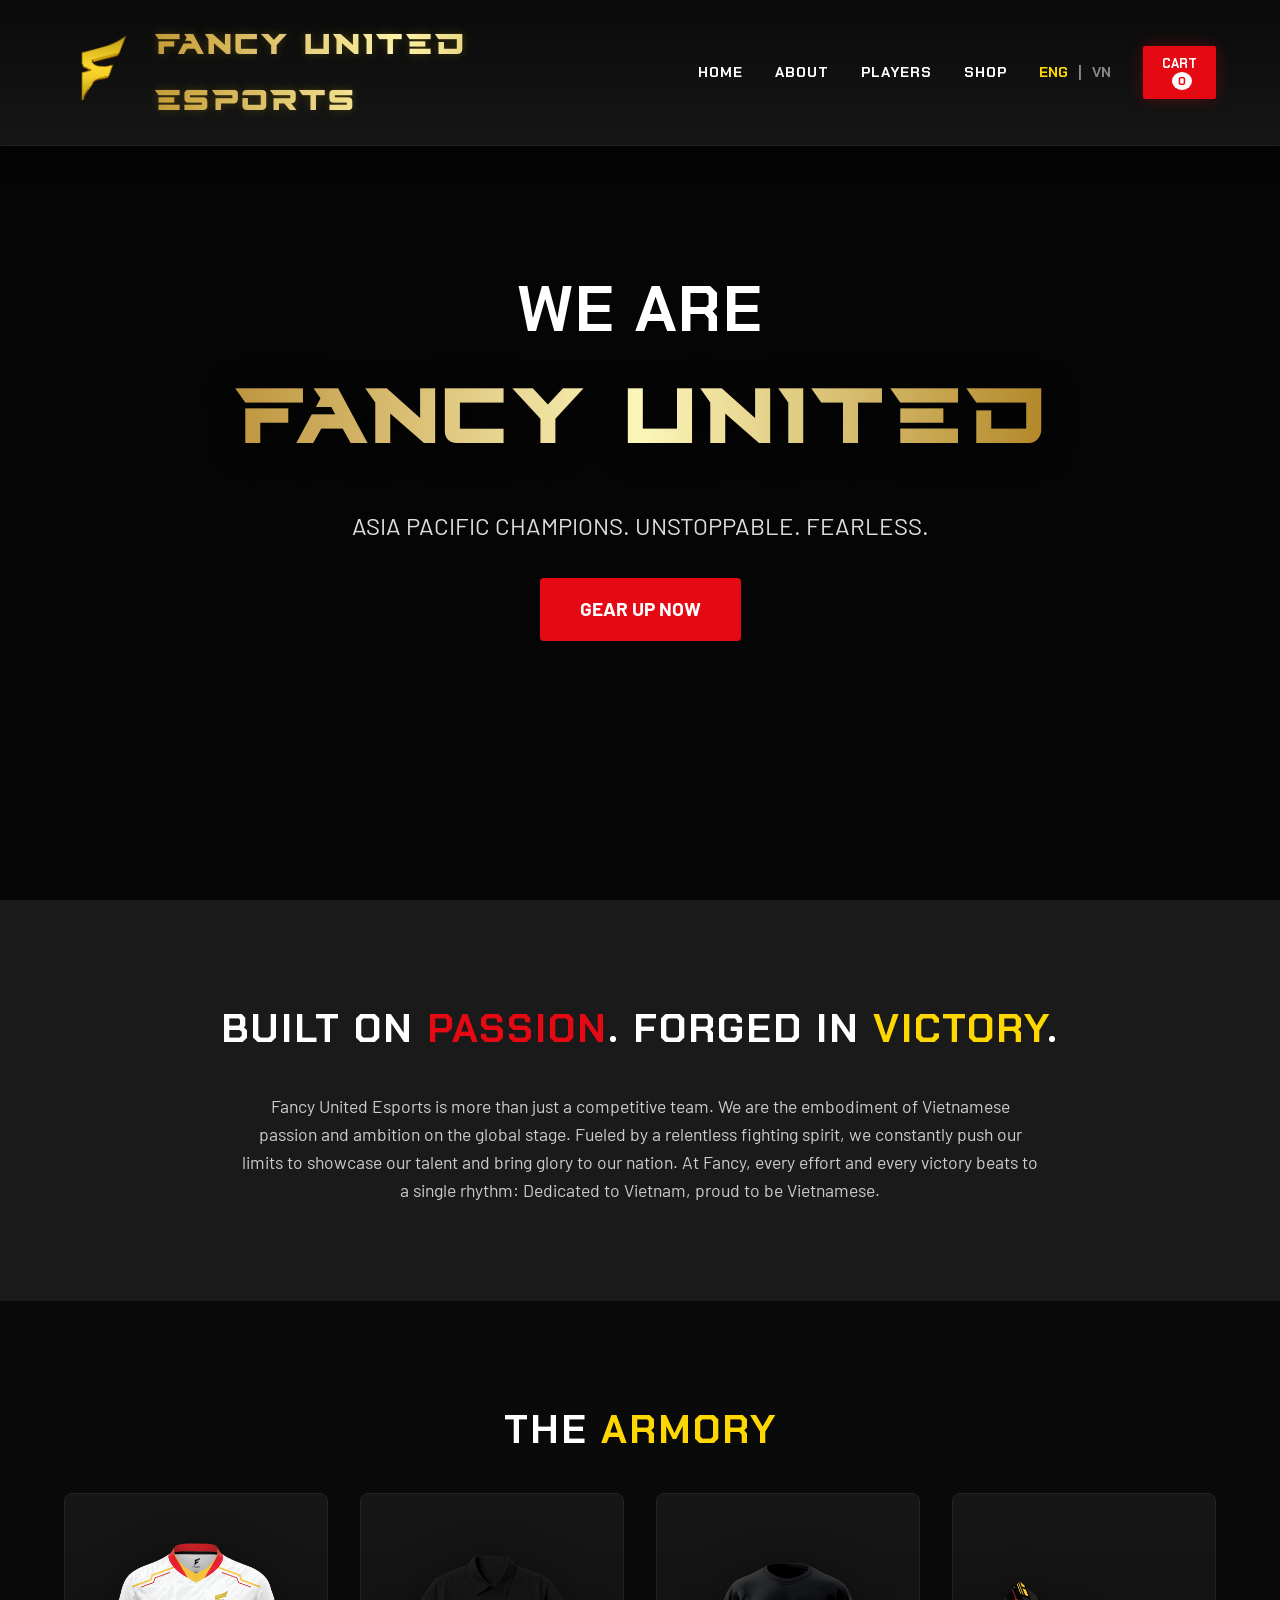
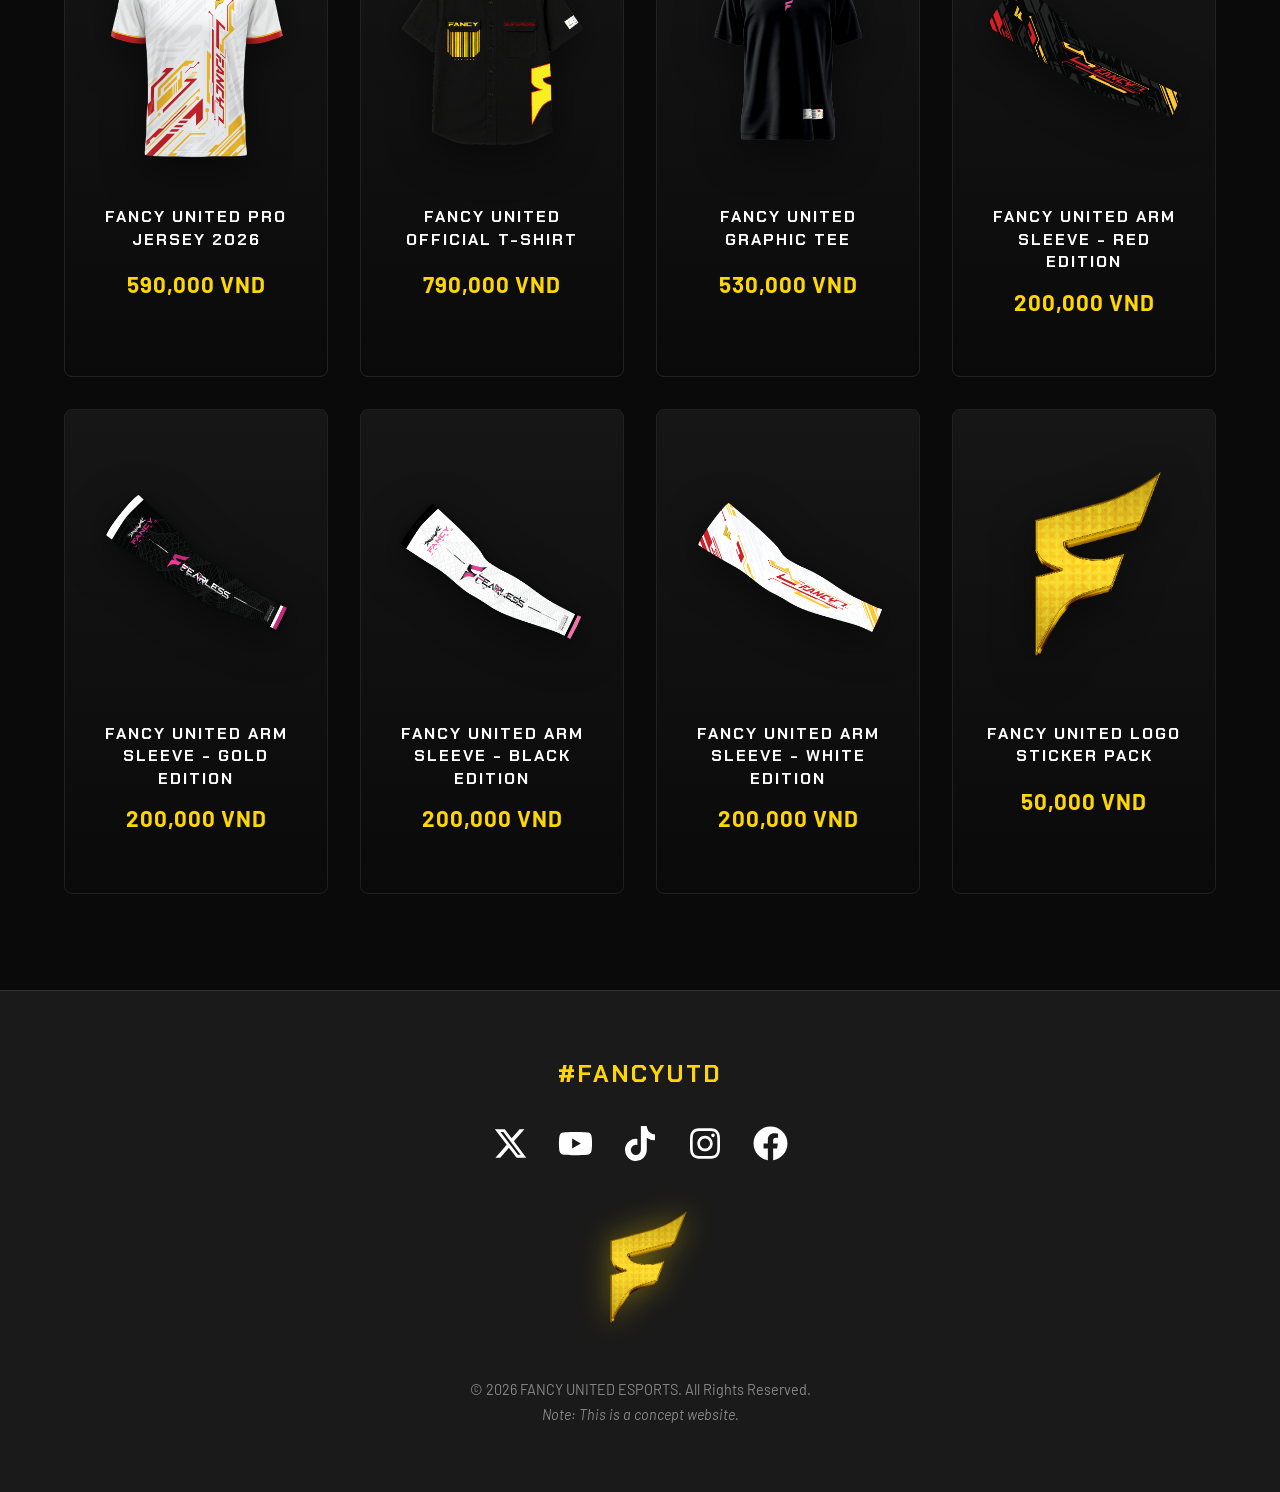
==== commit 436f8ee8: "v4" ====
--- a/index.html
+++ b/index.html
@@ -1,9 +1,10 @@
 <!DOCTYPE html>
-<html lang="vi">
+<html lang="en">
 <head>
-        <!-- Google Fonts: Orbitron & Barlow -->
-        <link href="https://fonts.googleapis.com/css?family=Orbitron:700,900&display=swap" rel="stylesheet">
-        <link href="https://fonts.googleapis.com/css?family=Barlow:400,500,700&display=swap" rel="stylesheet">
+        <!-- Google Fonts: Chakra Petch & Barlow -->
+        <link rel="preconnect" href="https://fonts.googleapis.com">
+        <link rel="preconnect" href="https://fonts.gstatic.com" crossorigin>
+        <link href="https://fonts.googleapis.com/css2?family=Barlow:ital,wght@0,400;0,500;0,700;1,400;1,500;1,700&family=Chakra+Petch:ital,wght@0,400;0,500;0,600;0,700;1,400;1,500;1,600;1,700&family=Exo+2:ital,wght@0,100..900;1,100..900&display=swap" rel="stylesheet">
     <meta charset="UTF-8">
     <meta name="viewport" content="width=device-width, initial-scale=1.0">
     <title>FANCY UNITED ESPORTS | Official Website</title>
@@ -19,7 +20,7 @@
         * { margin: 0; padding: 0; box-sizing: border-box; }
         body { background-color: #111; color: #fff; line-height: 1.6; overflow-x: hidden; font-family: 'Barlow', Arial, sans-serif; }
         h1, h2, h3 { text-transform: uppercase; letter-spacing: 2px; }
-            h1, h2, h3, .nav-links a { font-family: 'Orbitron', Arial, sans-serif; font-weight: 700; }
+            h1, h2, h3, .nav-links a { font-family: 'Chakra Petch', Arial, sans-serif; font-weight: 700; }
         .accent-red { color: #e50914; }
         .accent-gold { color: #ffd700; }
         .fancy-font { font-family: 'CyberdyneCondensed', sans-serif; font-weight: normal; }
@@ -63,6 +64,7 @@
         .brand-title {
             font-size: 2.2rem;
             font-family: 'CyberdyneCondensed', sans-serif;
+            font-weight: normal;
             letter-spacing: 2px;
             background: linear-gradient(
                 to right, 
@@ -96,18 +98,15 @@
             letter-spacing: 1px;
             position: relative;
         }
-        .nav-links a::after {
-            content: '';
-            position: absolute;
-            bottom: -5px;
-            left: 0;
-            width: 0;
-            height: 2px;
-            background: #ffd700;
-            transition: 0.3s;
-        }
         .nav-links a:hover { color: #ffd700; }
         .nav-links a:hover::after { width: 100%; }
+
+        /* Language Switcher */
+        .lang-switch { margin-left: 2rem; display: flex; align-items: center; gap: 10px; font-weight: bold; font-family: 'Chakra Petch', sans-serif; font-size: 0.9rem; }
+        .lang-switch span { cursor: pointer; transition: 0.3s; opacity: 0.5; color: #fff; }
+        .lang-switch span.active { opacity: 1; color: #ffd700; }
+        .lang-switch span:hover { opacity: 1; }
+        .lang-divider { color: #555; }
         
         /* Cart Button */
         .cart-btn { 
@@ -120,7 +119,7 @@
             cursor: pointer; 
             margin-left: 2rem; 
             transition: 0.3s; 
-            font-family: 'Orbitron', sans-serif;
+            font-family: 'Chakra Petch', sans-serif;
             font-size: 0.8rem;
             box-shadow: 0 0 15px rgba(229, 9, 20, 0.3);
         }
@@ -186,7 +185,7 @@
             font-size: 1rem; 
             margin-bottom: 0.7rem; 
             min-height: 50px; 
-            font-family: 'Orbitron', sans-serif; 
+            font-family: 'Chakra Petch', sans-serif; 
             font-weight: 700;
             line-height: 1.4;
             color: #fff;
@@ -207,7 +206,7 @@
             cursor: pointer; 
             font-weight: bold; 
             transition: 0.3s; 
-            font-family: 'Orbitron', sans-serif;
+            font-family: 'Chakra Petch', sans-serif;
             font-size: 0.8rem;
             letter-spacing: 1px;
         }
@@ -225,7 +224,7 @@
         .cart-header { font-size: 1.5rem; margin-bottom: 2rem; border-bottom: 1px solid #333; padding-bottom: 1rem; }
         .cart-item { display: flex; justify-content: space-between; align-items: center; margin-bottom: 1rem; background: #222; padding: 1rem; border-radius: 4px; }
         .cart-total { font-size: 1.5rem; font-weight: bold; margin-top: 2rem; border-top: 1px solid #333; padding-top: 1rem; text-align: right; color: #ffd700; }
-        .checkout-btn { width: 100%; padding: 1rem; background: #e50914; color: white; border: none; font-size: 1.2rem; font-weight: bold; margin-top: 1rem; cursor: pointer; font-family: 'Orbitron', sans-serif; transition: 0.3s; }
+        .checkout-btn { width: 100%; padding: 1rem; background: #e50914; color: white; border: none; font-size: 1.2rem; font-weight: bold; margin-top: 1rem; cursor: pointer; font-family: 'Chakra Petch', sans-serif; transition: 0.3s; }
         .checkout-btn:hover { background: #ffd700; color: #000; }
 
         /* Checkout Modal */
@@ -268,7 +267,7 @@
         }
 
         .checkout-title {
-            font-family: 'Orbitron', sans-serif;
+            font-family: 'Chakra Petch', sans-serif;
             font-size: 1.8rem;
             color: #ffd700;
             margin-bottom: 1.5rem;
@@ -385,7 +384,7 @@
             border-top: 1px solid #333;
             font-size: 1.5rem;
             color: #ffd700;
-            font-family: 'Orbitron', sans-serif;
+            font-family: 'Chakra Petch', sans-serif;
             font-weight: bold;
         }
 
@@ -395,7 +394,7 @@
             background: linear-gradient(90deg, #b8860b, #ffd700);
             color: #000;
             border: none;
-            font-family: 'Orbitron', sans-serif;
+            font-family: 'Chakra Petch', sans-serif;
             font-weight: 900;
             font-size: 1.1rem;
             margin-top: auto;
@@ -428,14 +427,55 @@
         }
 
         /* Footer */
-        footer { background: #000; padding: 4rem 5%; text-align: center; border-top: 1px solid #333; }
-        footer img { 
+        footer { background: #1a1a1a; padding: 4rem 5%; text-align: center; border-top: 1px solid #333; }
+        .footer-content {
+            max-width: 1200px;
+            margin: 0 auto;
+            display: flex;
+            flex-direction: column;
+            align-items: center;
+        }
+        .footer-social-header {
+            color: #ffd700;
+            font-family: 'Chakra Petch', sans-serif;
+            font-weight: 700;
+            font-size: 1.5rem;
+            margin-bottom: 2rem;
+            letter-spacing: 2px;
+            text-transform: uppercase;
+        }
+        .footer-social-icons {
+            display: flex;
+            gap: 30px;
+            margin-bottom: 3rem;
+            flex-wrap: wrap;
+            justify-content: center;
+        }
+        .footer-social-icons a {
+            display: inline-block;
+            width: 35px;
+            height: 35px;
+            transition: 0.3s transform;
+        }
+        .footer-social-icons a img {
+            width: 100%;
+            height: 100%;
+            object-fit: contain;
+            filter: drop-shadow(0 0 5px rgba(255, 255, 255, 0));
+        }
+        .footer-social-icons a:hover {
+            transform: translateY(-5px);
+        }
+        .footer-social-icons a:hover img {
+            filter: drop-shadow(0 0 10px rgba(255, 255, 255, 0.5));
+        }
+        .footer-logo-img { 
             height: 120px; 
             margin-bottom: 2rem; 
             filter: drop-shadow(0 0 15px rgba(255, 215, 0, 0.4));
             transition: 0.4s cubic-bezier(0.175, 0.885, 0.32, 1.275);
         }
-        footer img:hover {
+        .footer-logo-img:hover {
             filter: drop-shadow(0 0 25px rgba(255, 215, 0, 0.8));
             transform: scale(1.15) rotate(2deg);
         }
@@ -452,6 +492,11 @@
             <a href="index.html#about">ABOUT</a>
             <a href="players.html">PLAYERS</a>
             <a href="shop.html">SHOP</a>
+            <div class="lang-switch">
+                <span id="lang-en" onclick="setLang('en')" class="active">ENG</span>
+                <span class="lang-divider">|</span>
+                <span id="lang-vi" onclick="setLang('vi')">VN</span>
+            </div>
             <button class="cart-btn" onclick="toggleCart()">CART <span id="cart-count">0</span></button>
         </div>
     </nav>
@@ -554,61 +599,72 @@
             <div class="product-card" onclick="window.location.href='shop.html?product=FANCY UNITED PRO JERSEY 2026'">
                 <img src="assets/jersey/jersey front.png" alt="Pro Jersey">
                 <h3 class="product-title">FANCY UNITED PRO JERSEY 2026</h3>
-                <div class="product-price">590.000 VND</div>
+                <div class="product-price">590,000 VND</div>
             </div>
 
             <div class="product-card" onclick="window.location.href='shop.html?product=FANCY UNITED OFFICIAL T-SHIRT'">
                 <img src="assets/t-shirt/tshirt-front.png" alt="Official T-Shirt">
                 <h3 class="product-title">FANCY UNITED OFFICIAL T-SHIRT</h3>
-                <div class="product-price">790.000 VND</div>
+                <div class="product-price">790,000 VND</div>
             </div>
 
             <div class="product-card" onclick="window.location.href='shop.html?product=FANCY UNITED GRAPHIC TEE'">
                 <img src="assets/Tee/tee-front.png" alt="Graphic Tee">
                 <h3 class="product-title">FANCY UNITED GRAPHIC TEE</h3>
-                <div class="product-price">530.000 VND</div>
+                <div class="product-price">530,000 VND</div>
             </div>
 
             <div class="product-card" onclick="window.location.href='shop.html?product=FANCY UNITED ARM SLEEVE - RED EDITION'">
                 <img src="assets/arm sleeve/Arm sleeve 1.png" alt="Arm Sleeve Red">
                 <h3 class="product-title">FANCY UNITED ARM SLEEVE - RED EDITION</h3>
-                <div class="product-price">200.000 VND</div>
+                <div class="product-price">200,000 VND</div>
             </div>
 
             <div class="product-card" onclick="window.location.href='shop.html?product=FANCY UNITED ARM SLEEVE - GOLD EDITION'">
                 <img src="assets/arm sleeve/Arm sleeve 2.png" alt="Arm Sleeve Gold">
                 <h3 class="product-title">FANCY UNITED ARM SLEEVE - GOLD EDITION</h3>
-                <div class="product-price">200.000 VND</div>
+                <div class="product-price">200,000 VND</div>
             </div>
 
             <div class="product-card" onclick="window.location.href='shop.html?product=FANCY UNITED ARM SLEEVE - BLACK EDITION'">
                 <img src="assets/arm sleeve/Arm sleeve 3.png" alt="Arm Sleeve Black">
                 <h3 class="product-title">FANCY UNITED ARM SLEEVE - BLACK EDITION</h3>
-                <div class="product-price">200.000 VND</div>
+                <div class="product-price">200,000 VND</div>
             </div>
 
             <div class="product-card" onclick="window.location.href='shop.html?product=FANCY UNITED ARM SLEEVE - WHITE EDITION'">
                 <img src="assets/arm sleeve/Arm sleeve 4.png" alt="Arm Sleeve White">
                 <h3 class="product-title">FANCY UNITED ARM SLEEVE - WHITE EDITION</h3>
-                <div class="product-price">200.000 VND</div>
+                <div class="product-price">200,000 VND</div>
             </div>
 
             <div class="product-card" onclick="window.location.href='shop.html?product=FANCY UNITED LOGO STICKER PACK'">
                 <img src="assets/logo.png" alt="Logo Sticker Pack">
                 <h3 class="product-title">FANCY UNITED LOGO STICKER PACK</h3>
-                <div class="product-price">50.000 VND</div>
+                <div class="product-price">50,000 VND</div>
             </div>
         </div>
     </section>
 
     <footer>
-        <img src="assets/logo.png" alt="Fancy United Logo" onclick="window.location.href='index.html'" style="cursor: pointer;">
-        <div class="copyright">
-            &copy; 2026 FANCY UNITED ESPORTS. All Rights Reserved. <br>
-            <i>Note: This is a concept website.</i>
+        <div class="footer-content">
+            <div class="footer-social-header">#FANCYUTD</div>
+            <div class="footer-social-icons">
+                <a href="https://x.com/FANCYUTD" target="_blank" title="X"><img src="assets/icon-x.svg" alt="X"></a>
+                <a href="https://www.youtube.com/@fancyutd" target="_blank" title="YouTube"><img src="assets/icon-youtube.svg" alt="YouTube"></a>
+                <a href="https://www.tiktok.com/@fancyutd" target="_blank" title="TikTok"><img src="assets/icon-tiktok.svg" alt="TikTok"></a>
+                <a href="https://www.instagram.com/fancyutd" target="_blank" title="Instagram"><img src="assets/icon-instagram.svg" alt="Instagram"></a>
+                <a href="https://www.facebook.com/FANCYUNITED" target="_blank" title="Facebook"><img src="assets/icon-facebook.svg" alt="Facebook"></a>
+            </div>
+            <img src="assets/logo.png" alt="Fancy United Logo" class="footer-logo-img" onclick="window.location.href='index.html'" style="cursor: pointer;">
+            <div class="copyright">
+                &copy; 2026 FANCY UNITED ESPORTS. All Rights Reserved. <br>
+                <i>Note: This is a concept website.</i>
+            </div>
         </div>
     </footer>
 
+    <script src="language.js"></script>
     <script>
         let cart = [];
 
@@ -654,7 +710,7 @@
                             <img src="${item.image}" alt="${item.name}" style="width:40px; height:40px; object-fit:cover; border-radius:4px; margin-right:10px; background:#111;">
                             <div style="flex:1;">
                                 <div style="font-weight:bold; font-size:0.85rem; line-height:1.2; margin-bottom:5px;">${item.name}</div>
-                                <div style="color:#ffd700; font-size:0.9rem;">${item.price.toLocaleString('vi-VN')} VND</div>
+                                <div style="color:#ffd700; font-size:0.9rem;">${item.price.toLocaleString('en-US')} VND</div>
                             </div>
                             <button onclick="removeFromCart(${index})" style="background:none; border:none; color:red; cursor:pointer; padding:5px; font-weight:bold;">X</button>
                         </div>
@@ -663,7 +719,7 @@
             }
 
             // Update Total Price (Format as Vietnamese currency)
-            totalSpan.innerText = total.toLocaleString('vi-VN');
+            totalSpan.innerText = total.toLocaleString('en-US');
         }
 
         // Toggle Sidebar open/close
@@ -675,7 +731,7 @@
         // --- CHECKOUT LOGIC ---
         function openCheckout() {
             if (cart.length === 0) {
-                alert("Giỏ hàng của bạn đang trống! Vui lòng chọn sản phẩm trước.");
+                alert("Your cart is empty! Please select a product first.");
                 return;
             }
             
@@ -693,13 +749,13 @@
                             <span>${item.name}</span>
                             <span style="font-size:0.8rem; color:#888;">QTY: 1</span>
                         </div>
-                        <div class="order-summary-price">${item.price.toLocaleString('vi-VN')} VND</div>
+                        <div class="order-summary-price">${item.price.toLocaleString('en-US')} VND</div>
                     </div>
                 `;
             });
             
             // Update Totals
-            const formattedTotal = total.toLocaleString('vi-VN') + ' VND';
+            const formattedTotal = total.toLocaleString('en-US') + ' VND';
             document.getElementById('checkout-subtotal').innerText = formattedTotal;
             document.getElementById('checkout-grand-total').innerText = formattedTotal;
             
@@ -716,7 +772,7 @@
 
         function confirmOrder() {
             // Here you would normally validate the form inputs
-            alert("THÀNH CÔNG! Đơn hàng của bạn đã được ghi nhận. Cảm ơn bạn đã đồng hành cùng FANCY UNITED ESPORTS.");
+            alert("SUCCESS! Your order has been placed. Thank you for supporting FANCY UNITED ESPORTS.");
             
             // Clear everything after successful order
             cart = [];
@@ -726,4 +782,4 @@
         // --- END CHECKOUT LOGIC ---
     </script>
 </body>
-</html>+</html>
